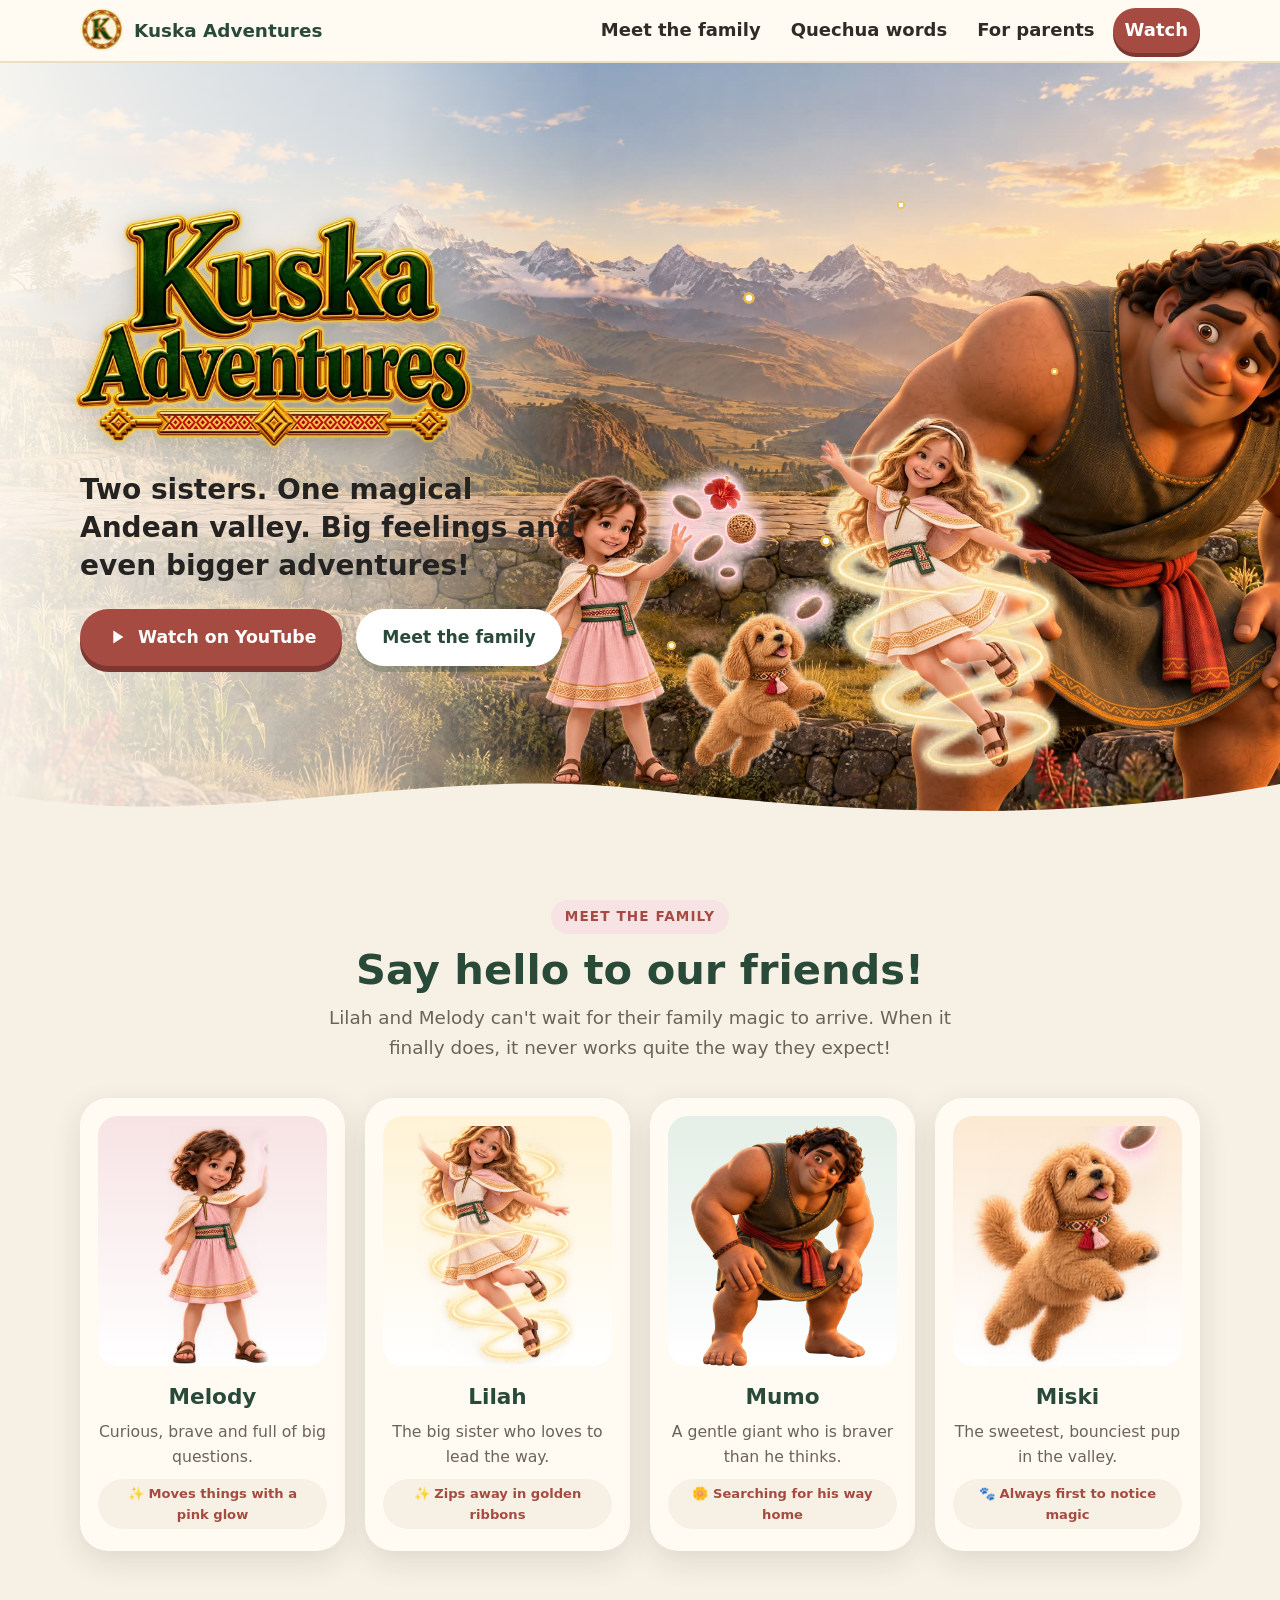
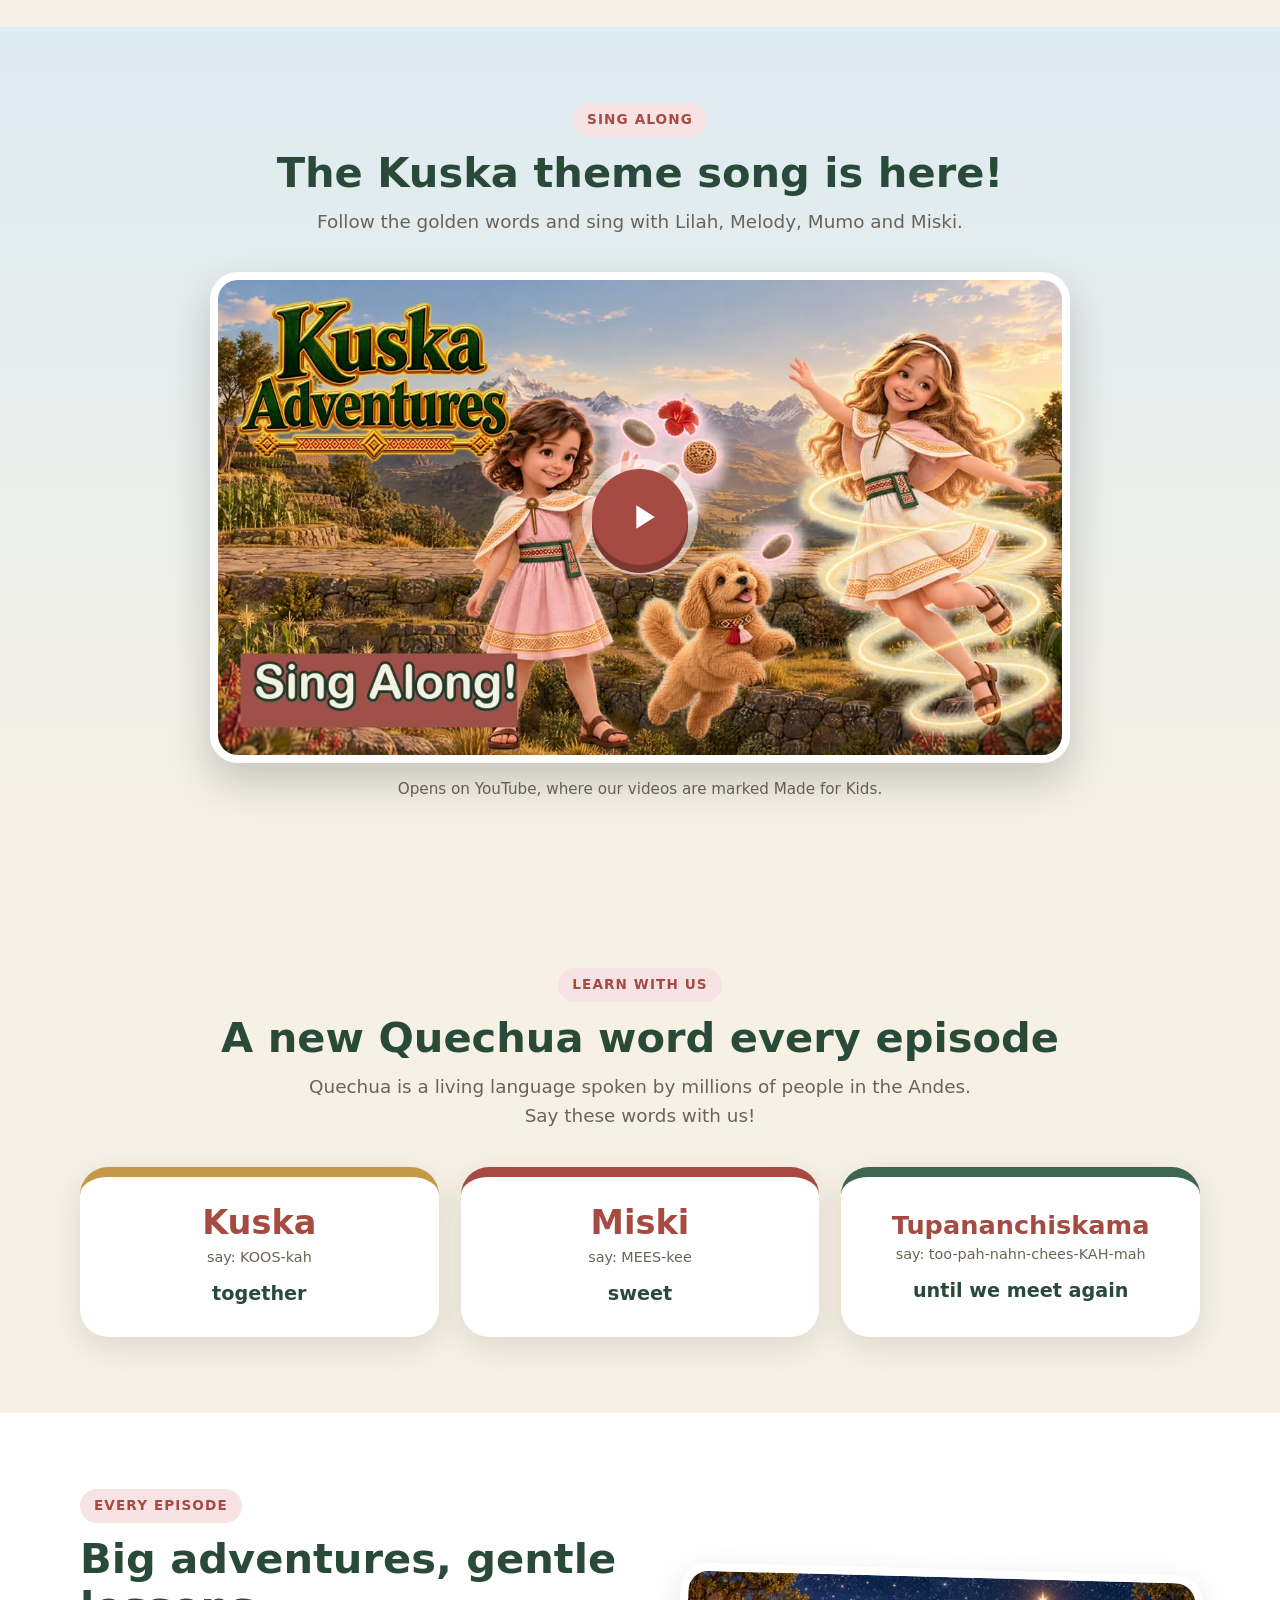
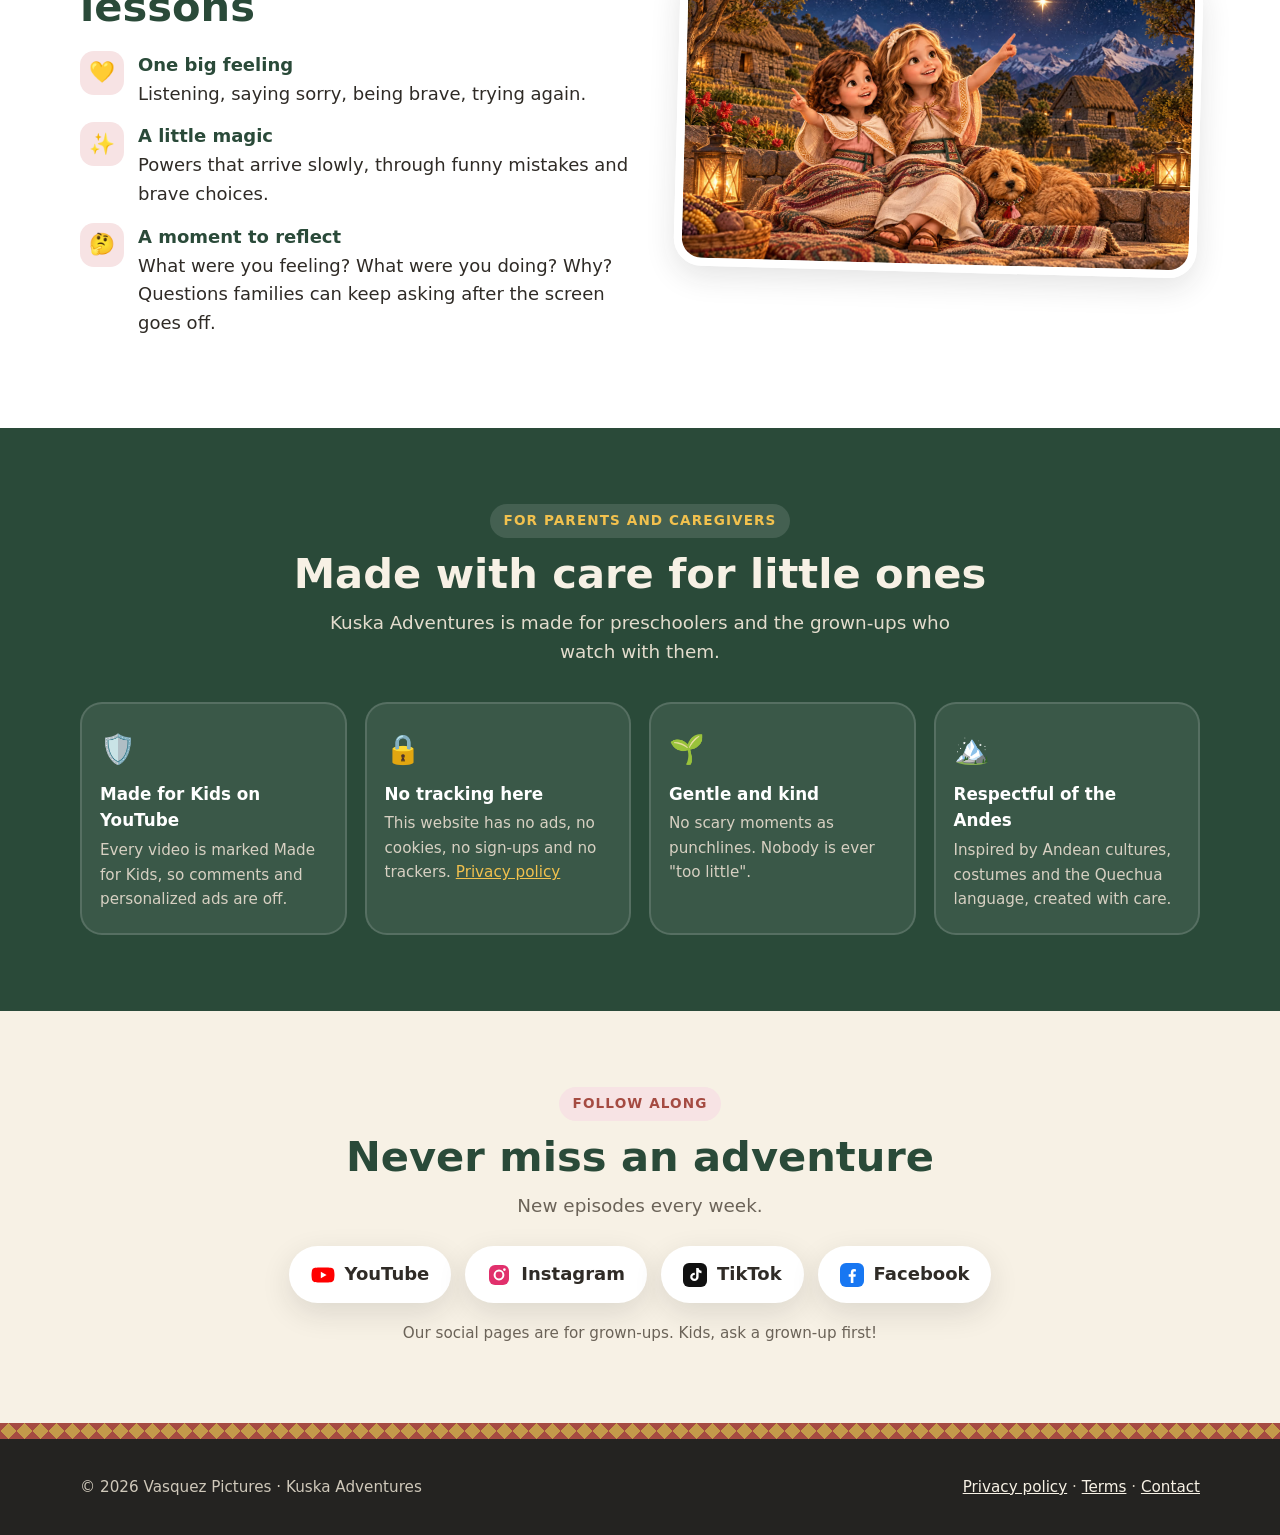
==== index.html @ b82eae8f "Add files via upload" ====
<!doctype html>
<html lang="en">
<head>
  <meta charset="utf-8">
  <meta name="viewport" content="width=device-width, initial-scale=1">
  <title>Kuska Adventures</title>
  <meta name="description" content="Kuska Adventures: an animated adventure series for preschoolers and their families. Two sisters, a magical Andean valley, a gentle giant, and a new Quechua word in every episode.">
  <meta property="og:title" content="Kuska Adventures">
  <meta property="og:description" content="Two sisters. One magical Andean valley. Big feelings and even bigger adventures.">
  <meta property="og:image" content="https://kuskaadventures.com/hero.jpg">
  <meta property="og:type" content="website">
  <meta name="theme-color" content="#F7F1E5">
  <link rel="icon" href="favicon.png">
  <link rel="stylesheet" href="style.css">
</head>
<body>
  <a class="skip" href="#main">Skip to content</a>
  <header class="top">
    <div class="wrap">
      <a class="brand" href="/"><img src="icon.png" alt="">Kuska Adventures</a>
      <nav aria-label="Main">
        <a href="#meet">Meet the family</a>
        <a href="#words">Quechua words</a>
        <a href="#parents">For parents</a>
        <a class="cta" href="https://www.youtube.com/@KuskaAdventures">Watch</a>
      </nav>
    </div>
  </header>

  <main id="main">
    <section class="hero" aria-label="Kuska Adventures">
      <div class="sparkles" aria-hidden="true"><span></span><span></span><span></span><span></span><span></span></div>
      <div class="wrap">
        <div class="hero-copy">
          <img class="logo" src="logo.webp" alt="Kuska Adventures" width="640" height="384">
          <h1>Two sisters. One magical Andean valley. Big feelings and even bigger adventures!</h1>
          <div class="btn-row">
            <a class="btn" href="https://www.youtube.com/@KuskaAdventures">
              <svg viewBox="0 0 24 24" fill="currentColor" aria-hidden="true"><path d="M8 5v14l11-7z"/></svg>
              Watch on YouTube
            </a>
            <a class="btn soft" href="#meet">Meet the family</a>
          </div>
        </div>
      </div>
    </section>
    <svg class="wave" viewBox="0 0 1440 60" preserveAspectRatio="none" aria-hidden="true"><path d="M0 30 C 240 70, 480 0, 720 25 S 1200 60, 1440 20 V60 H0 Z" fill="#F7F1E5"/></svg>

    <section id="meet">
      <div class="wrap">
        <div class="section-title">
          <span class="eyebrow">Meet the family</span>
          <h2>Say hello to our friends!</h2>
          <p class="lead">Lilah and Melody can't wait for their family magic to arrive. When it finally does, it never works quite the way they expect!</p>
        </div>
        <div class="chars">
          <article class="char melody">
            <div class="pic"><img src="melody.webp" alt="Melody, a little girl with brown curls in a pink dress, waving" loading="lazy"></div>
            <h3>Melody</h3>
            <p>Curious, brave and full of big questions.</p>
            <span class="power">✨ Moves things with a pink glow</span>
          </article>
          <article class="char lilah">
            <div class="pic"><img src="lilah.webp" alt="Lilah, a girl with long golden hair, leaping inside swirling golden ribbons" loading="lazy"></div>
            <h3>Lilah</h3>
            <p>The big sister who loves to lead the way.</p>
            <span class="power">✨ Zips away in golden ribbons</span>
          </article>
          <article class="char mumo">
            <div class="pic"><img src="mumo.webp" alt="Mumo, a friendly giant, crouching down with a big smile" loading="lazy"></div>
            <h3>Mumo</h3>
            <p>A gentle giant who is braver than he thinks.</p>
            <span class="power">🌼 Searching for his way home</span>
          </article>
          <article class="char miski">
            <div class="pic"><img src="miski.webp" alt="Miski, a fluffy golden puppy with red tassels on her collar, jumping happily" loading="lazy"></div>
            <h3>Miski</h3>
            <p>The sweetest, bounciest pup in the valley.</p>
            <span class="power">🐾 Always first to notice magic</span>
          </article>
        </div>
      </div>
    </section>

    <section class="watch" id="watch">
      <div class="wrap">
        <div class="section-title">
          <span class="eyebrow">Sing along</span>
          <h2>The Kuska theme song is here!</h2>
          <p class="lead">Follow the golden words and sing with Lilah, Melody, Mumo and Miski.</p>
        </div>
        <a class="video" href="https://www.youtube.com/watch?v=42uXs57OiYA" aria-label="Watch the Kuska sing-along on YouTube">
          <img src="singalong.jpg" alt="Lilah and Melody using their magic next to the Kuska Adventures logo" loading="lazy" width="1200" height="675">
          <span class="play" aria-hidden="true"><svg viewBox="0 0 24 24"><path d="M8 5v14l11-7z"/></svg></span>
        </a>
        <p class="video-note">Opens on YouTube, where our videos are marked Made for Kids.</p>
      </div>
    </section>

    <section id="words">
      <div class="wrap">
        <div class="section-title">
          <span class="eyebrow">Learn with us</span>
          <h2>A new Quechua word every episode</h2>
          <p class="lead">Quechua is a living language spoken by millions of people in the Andes. Say these words with us!</p>
        </div>
        <div class="words">
          <div class="word-card"><div class="q">Kuska</div><div class="say">say: KOOS-kah</div><div class="means">together</div></div>
          <div class="word-card"><div class="q">Miski</div><div class="say">say: MEES-kee</div><div class="means">sweet</div></div>
          <div class="word-card"><div class="q long">Tupananchiskama</div><div class="say">say: too-pah-nahn-chees-KAH-mah</div><div class="means">until we meet again</div></div>
        </div>
      </div>
    </section>

    <section style="background:#fff">
      <div class="wrap split">
        <div>
          <span class="eyebrow">Every episode</span>
          <h2>Big adventures, gentle lessons</h2>
          <ul class="ticks">
            <li><span class="ic">💛</span><div><strong>One big feeling</strong>Listening, saying sorry, being brave, trying again.</div></li>
            <li><span class="ic">✨</span><div><strong>A little magic</strong>Powers that arrive slowly, through funny mistakes and brave choices.</div></li>
            <li><span class="ic">🤔</span><div><strong>A moment to reflect</strong>What were you feeling? What were you doing? Why? Questions families can keep asking after the screen goes off.</div></li>
          </ul>
        </div>
        <img src="star.jpg" alt="Lilah and Melody wrapped in a blanket, pointing at a bright star over the mountains" loading="lazy" width="1200" height="675">
      </div>
    </section>

    <section class="parents" id="parents">
      <div class="wrap">
        <div class="section-title">
          <span class="eyebrow" style="background:rgba(255,255,255,.12);color:#F2C14E">For parents and caregivers</span>
          <h2>Made with care for little ones</h2>
          <p class="lead">Kuska Adventures is made for preschoolers and the grown-ups who watch with them.</p>
        </div>
        <div class="trust">
          <div><span class="ic">🛡️</span><strong>Made for Kids on YouTube</strong><p>Every video is marked Made for Kids, so comments and personalized ads are off.</p></div>
          <div><span class="ic">🔒</span><strong>No tracking here</strong><p>This website has no ads, no cookies, no sign-ups and no trackers. <a href="privacy.html">Privacy policy</a></p></div>
          <div><span class="ic">🌱</span><strong>Gentle and kind</strong><p>No scary moments as punchlines. Nobody is ever "too little".</p></div>
          <div><span class="ic">🏔️</span><strong>Respectful of the Andes</strong><p>Inspired by Andean cultures, costumes and the Quechua language, created with care.</p></div>
        </div>
      </div>
    </section>

    <section class="follow">
      <div class="wrap">
        <span class="eyebrow">Follow along</span>
        <h2>Never miss an adventure</h2>
        <p class="lead">New episodes every week.</p>
        <div class="socials">
          <a href="https://www.youtube.com/@KuskaAdventures"><svg viewBox="0 0 24 24" aria-hidden="true"><path fill="#FF0000" d="M23 7.2a3 3 0 0 0-2.1-2.1C19 4.6 12 4.6 12 4.6s-7 0-8.9.5A3 3 0 0 0 1 7.2 31 31 0 0 0 .5 12 31 31 0 0 0 1 16.8a3 3 0 0 0 2.1 2.1c1.9.5 8.9.5 8.9.5s7 0 8.9-.5a3 3 0 0 0 2.1-2.1 31 31 0 0 0 .5-4.8 31 31 0 0 0-.5-4.8z"/><path fill="#fff" d="M9.8 15.2 15.6 12 9.8 8.8z"/></svg>YouTube</a>
          <a href="https://www.instagram.com/kuskaadventures"><svg viewBox="0 0 24 24" aria-hidden="true"><rect x="2" y="2" width="20" height="20" rx="6" fill="#E1306C"/><circle cx="12" cy="12" r="4.4" fill="none" stroke="#fff" stroke-width="2"/><circle cx="17.4" cy="6.6" r="1.3" fill="#fff"/></svg>Instagram</a>
          <a href="https://www.tiktok.com/@kuskaadventures"><svg viewBox="0 0 24 24" aria-hidden="true"><rect width="24" height="24" rx="6" fill="#111"/><path fill="#fff" d="M15.6 5c.3 1.6 1.3 2.6 2.9 2.8v2.4c-1 0-2-.3-2.9-.9v4.6a4.2 4.2 0 1 1-4.2-4.2h.4v2.4a1.9 1.9 0 1 0 1.4 1.8V5z"/></svg>TikTok</a>
          <a href="https://www.facebook.com/kuskaadventures"><svg viewBox="0 0 24 24" aria-hidden="true"><rect width="24" height="24" rx="6" fill="#1877F2"/><path fill="#fff" d="M13.4 20v-6.3h2.1l.3-2.5h-2.4V9.6c0-.7.2-1.2 1.2-1.2h1.3V6.2a17 17 0 0 0-1.9-.1c-1.9 0-3.2 1.2-3.2 3.3v1.8H8.7v2.5h2.1V20z"/></svg>Facebook</a>
        </div>
        <span class="grownups">Our social pages are for grown-ups. Kids, ask a grown-up first!</span>
      </div>
    </section>
  </main>

  <div class="band" role="presentation"></div>
  <footer>
    <div class="wrap">
      <span>© 2026 Vasquez Pictures · Kuska Adventures</span>
      <span><a href="privacy.html">Privacy policy</a> · <a href="terms.html">Terms</a> · <a href="mailto:jhosimar@vasquezpictures.com">Contact</a></span>
    </div>
  </footer>
</body>
</html>
---- style.css ----
:root {
  --gold: #C49A4A;
  --gold-soft: #F2C14E;
  --charcoal: #242321;
  --red: #A54B42;
  --red-dark: #7D3731;
  --ivory: #F7F1E5;
  --cream: #FFFBF3;
  --blush: #E8BFC2;
  --blush-soft: #F7E3E4;
  --green: #3D6650;
  --green-dark: #2A4A39;
  --sky: #DDEBF2;
  --text: #2F2B26;
  --muted: #6B6358;
  --radius: 28px;
  --shadow: 0 10px 30px rgba(36, 35, 33, .12);
}
* { box-sizing: border-box; }
html { scroll-behavior: smooth; }
body {
  margin: 0;
  font-family: ui-rounded, "SF Pro Rounded", "Arial Rounded MT Bold", "Nunito", system-ui, sans-serif;
  color: var(--text);
  background: var(--ivory);
  line-height: 1.6;
  font-size: 18px;
  overflow-x: hidden;
}
img { max-width: 100%; height: auto; display: block; }
a { color: var(--green); }
:focus-visible { outline: 4px solid var(--gold-soft); outline-offset: 3px; border-radius: 8px; }
.wrap { width: min(1120px, 100% - 32px); margin-inline: auto; }
.skip { position: absolute; left: -999px; }
.skip:focus { left: 16px; top: 16px; z-index: 99; background: #fff; padding: 8px 14px; border-radius: 10px; }

/* woven tocapu band */
.band {
  height: 16px;
  background:
    linear-gradient(45deg, var(--red) 25%, transparent 25%) 0 0 / 16px 16px,
    linear-gradient(-45deg, var(--red) 25%, transparent 25%) 0 0 / 16px 16px,
    linear-gradient(45deg, transparent 75%, var(--red) 75%) 0 0 / 16px 16px,
    linear-gradient(-45deg, transparent 75%, var(--red) 75%) 0 0 / 16px 16px,
    var(--gold);
}

/* header */
header.top {
  position: sticky; top: 0; z-index: 20;
  background: rgba(255, 251, 243, .92);
  backdrop-filter: blur(8px);
  border-bottom: 2px solid rgba(196, 154, 74, .3);
}
header.top .wrap { display: flex; align-items: center; justify-content: space-between; gap: 12px; padding: 8px 0; }
.brand { display: flex; align-items: center; gap: 10px; text-decoration: none; color: var(--green-dark); font-weight: 900; font-size: 1.15rem; }
.brand img { width: 44px; height: 44px; border-radius: 50%; }
nav { display: flex; align-items: center; gap: 6px; }
nav a { text-decoration: none; font-weight: 800; color: var(--text); padding: 8px 12px; border-radius: 999px; }
nav a:hover { background: var(--blush-soft); }
nav a.cta { background: var(--red); color: #fff; box-shadow: 0 4px 0 var(--red-dark); }
nav a.cta:hover { background: var(--red); transform: translateY(1px); box-shadow: 0 3px 0 var(--red-dark); }

/* hero */
.hero {
  position: relative;
  min-height: min(86vh, 760px);
  display: grid; align-items: center;
  background: url("hero.jpg") 65% 40% / cover no-repeat;
  overflow: hidden;
}
.hero::before {
  content: ""; position: absolute; inset: 0;
  background: linear-gradient(90deg, rgba(255,251,243,.93) 0%, rgba(255,251,243,.6) 30%, rgba(255,251,243,0) 46%);
}
.hero .wrap { position: relative; z-index: 2; padding: 56px 0 80px; }
.hero-copy { max-width: 500px; }
.hero-copy .logo { width: min(400px, 85%); margin: 0 0 8px -6px; filter: drop-shadow(0 6px 12px rgba(0,0,0,.18)); animation: bob 5s ease-in-out infinite; }
.hero-copy h1 { font-size: clamp(1.35rem, 2.6vw, 1.75rem); color: var(--charcoal); margin: 0 0 24px; line-height: 1.35; }
.btn-row { display: flex; flex-wrap: wrap; gap: 14px; }
.btn {
  display: inline-flex; align-items: center; gap: 10px;
  background: var(--red); color: #fff; text-decoration: none;
  padding: 15px 26px; border-radius: 999px; font-weight: 900; font-size: 1.08rem;
  box-shadow: 0 6px 0 var(--red-dark); transition: transform .12s, box-shadow .12s;
}
.btn:hover { transform: translateY(3px); box-shadow: 0 3px 0 var(--red-dark); }
.btn svg { width: 22px; height: 22px; }
.btn.soft { background: #fff; color: var(--green-dark); box-shadow: 0 6px 0 rgba(42,74,57,.25); }
.btn.soft:hover { box-shadow: 0 3px 0 rgba(42,74,57,.25); }
.btn.gold { background: var(--gold-soft); color: var(--charcoal); box-shadow: 0 6px 0 #B98F2E; }

/* sparkles */
.sparkles span {
  position: absolute; width: 14px; height: 14px; z-index: 1;
  background: radial-gradient(circle, #fff 0 30%, rgba(242,193,78,.9) 31% 55%, transparent 60%);
  border-radius: 50%;
  animation: twinkle 3.4s ease-in-out infinite;
}
.sparkles span:nth-child(1) { left: 58%; top: 30%; animation-delay: 0s; }
.sparkles span:nth-child(2) { left: 70%; top: 18%; animation-delay: .8s; width: 10px; height: 10px; }
.sparkles span:nth-child(3) { left: 64%; top: 62%; animation-delay: 1.6s; }
.sparkles span:nth-child(4) { left: 82%; top: 40%; animation-delay: 2.2s; width: 9px; height: 9px; }
.sparkles span:nth-child(5) { left: 52%; top: 76%; animation-delay: 1.1s; width: 11px; height: 11px; }

/* wavy divider */
.wave { display: block; width: 100%; height: 60px; margin-top: -59px; position: relative; z-index: 3; }

section { padding: 76px 0; }
.section-title { text-align: center; margin-bottom: 36px; }
.eyebrow { display: inline-block; background: var(--blush-soft); color: var(--red); font-weight: 900; font-size: .85rem; letter-spacing: .08em; text-transform: uppercase; padding: 6px 14px; border-radius: 999px; }
h2 { font-size: clamp(1.8rem, 3.6vw, 2.6rem); color: var(--green-dark); margin: 12px 0 10px; line-height: 1.15; }
.lead { font-size: 1.15rem; color: var(--muted); max-width: 680px; margin: 0 auto; }

/* characters */
.chars { display: grid; grid-template-columns: repeat(4, 1fr); gap: 20px; }
.char {
  background: var(--cream); border-radius: var(--radius); padding: 18px 18px 22px; text-align: center;
  box-shadow: var(--shadow); position: relative; overflow: hidden; transition: transform .25s;
}
.char:hover { transform: translateY(-6px) rotate(-1deg); }
.char:nth-child(even):hover { transform: translateY(-6px) rotate(1deg); }
.char .pic { height: 250px; display: flex; align-items: flex-end; justify-content: center; border-radius: 20px; margin-bottom: 14px; }
.char .pic img { max-height: 240px; width: auto; }
.char.melody .pic { background: linear-gradient(180deg, var(--blush-soft), #fff); }
.char.lilah .pic { background: linear-gradient(180deg, #FFF3D6, #fff); }
.char.mumo .pic { background: linear-gradient(180deg, #E4EFE7, #fff); }
.char.miski .pic { background: linear-gradient(180deg, #FCE9D2, #fff); }
.char h3 { margin: 0 0 4px; color: var(--green-dark); font-size: 1.35rem; }
.char p { margin: 0; color: var(--muted); font-size: .98rem; }
.char .power { display: inline-block; margin-top: 10px; font-size: .82rem; font-weight: 900; padding: 4px 12px; border-radius: 999px; background: var(--ivory); color: var(--red); }

/* watch */
.watch { background: linear-gradient(180deg, var(--sky), var(--ivory)); }
.video {
  display: block; position: relative; max-width: 860px; margin: 0 auto; border-radius: var(--radius);
  overflow: hidden; box-shadow: 0 18px 40px rgba(36,35,33,.22); border: 8px solid #fff;
}
.video img { width: 100%; aspect-ratio: 16 / 9; object-fit: cover; transition: transform .4s; }
.video:hover img { transform: scale(1.03); }
.video .play {
  position: absolute; inset: 0; margin: auto; width: 96px; height: 96px; border-radius: 50%;
  background: var(--red); display: grid; place-items: center; box-shadow: 0 8px 0 var(--red-dark), 0 0 0 10px rgba(255,255,255,.5);
  animation: pulse 2.4s ease-in-out infinite;
}
.video .play svg { width: 40px; height: 40px; fill: #fff; margin-left: 6px; }
.video-note { text-align: center; color: var(--muted); font-size: .95rem; margin-top: 14px; }

/* quechua words */
.words { display: grid; grid-template-columns: repeat(3, 1fr); gap: 22px; }
.word-card {
  background: #fff; border-radius: var(--radius); padding: 28px 24px; text-align: center; box-shadow: var(--shadow);
  border-top: 10px solid var(--gold);
}
.word-card:nth-child(2) { border-top-color: var(--red); }
.word-card:nth-child(3) { border-top-color: var(--green); }
.word-card .q { font-size: clamp(1.6rem, 3vw, 2.1rem); font-weight: 900; color: var(--red); line-height: 1.1; }
.word-card .q.long { font-size: clamp(1.25rem, 2.2vw, 1.6rem); padding-top: .25em; }
.word-card .say { font-size: .9rem; color: var(--muted); margin: 4px 0 10px; }
.word-card .means { font-size: 1.2rem; font-weight: 900; color: var(--green-dark); }

/* every episode */
.split { display: grid; grid-template-columns: 1.05fr 1fr; gap: 48px; align-items: center; }
.split img { border-radius: var(--radius); box-shadow: var(--shadow); border: 8px solid #fff; transform: rotate(1.5deg); }
.ticks { list-style: none; padding: 0; margin: 20px 0 0; }
.ticks li { display: flex; gap: 14px; margin: 14px 0; align-items: flex-start; }
.ticks .ic { flex: none; width: 44px; height: 44px; border-radius: 14px; display: grid; place-items: center; font-size: 1.3rem; background: var(--blush-soft); }
.ticks strong { display: block; color: var(--green-dark); }

/* parents */
.parents { background: var(--green-dark); color: var(--ivory); position: relative; }
.parents h2 { color: var(--ivory); }
.parents .lead { color: #E3DCCD; }
.trust { display: grid; grid-template-columns: repeat(4, 1fr); gap: 18px; margin-top: 34px; }
.trust div { background: rgba(255,255,255,.08); border: 2px solid rgba(255,255,255,.14); border-radius: 22px; padding: 22px 18px; }
.trust .ic { font-size: 1.8rem; }
.trust strong { display: block; margin: 8px 0 4px; color: #fff; font-size: 1.05rem; }
.trust p { margin: 0; color: #D7D0C2; font-size: .95rem; }
.parents a { color: var(--gold-soft); }

/* follow */
.follow { text-align: center; }
.socials { display: flex; flex-wrap: wrap; justify-content: center; gap: 14px; margin-top: 26px; }
.socials a {
  display: inline-flex; align-items: center; gap: 10px; text-decoration: none; font-weight: 900;
  padding: 14px 22px; border-radius: 999px; background: #fff; color: var(--text); box-shadow: var(--shadow);
  transition: transform .15s;
}
.socials a:hover { transform: translateY(-3px); }
.socials svg { width: 24px; height: 24px; }
.grownups { display: inline-block; margin-top: 18px; color: var(--muted); font-size: .95rem; }

footer { background: var(--charcoal); color: #CFC8BA; padding: 36px 0; font-size: .95rem; }
footer .wrap { display: flex; flex-wrap: wrap; justify-content: space-between; gap: 16px; align-items: center; }
footer a { color: var(--ivory); }

/* legal pages */
.legal { padding: 56px 0 80px; }
.legal .wrap { max-width: 780px; }
.legal h1 { color: var(--green-dark); line-height: 1.2; }
.legal h2 { font-size: 1.35rem; margin-top: 32px; }

@keyframes bob { 0%, 100% { transform: translateY(0); } 50% { transform: translateY(-8px); } }
@keyframes twinkle { 0%, 100% { opacity: 0; transform: scale(.4); } 50% { opacity: 1; transform: scale(1.2); } }
@keyframes pulse { 0%, 100% { transform: scale(1); } 50% { transform: scale(1.07); } }
@media (prefers-reduced-motion: reduce) {
  *, *::before, *::after { animation: none !important; transition: none !important; scroll-behavior: auto !important; }
}

@media (max-width: 1100px) {
  .hero { background-position: 88% 40%; }
}
@media (max-width: 900px) {
  .chars { grid-template-columns: repeat(2, 1fr); }
  .trust { grid-template-columns: repeat(2, 1fr); }
  .split { grid-template-columns: 1fr; }
}
@media (max-width: 720px) {
  body { font-size: 17px; }
  nav a:not(.cta) { display: none; }
  /* phones: art on top, words below, so nobody is hidden behind text */
  .hero { min-height: 0; display: block; background-color: var(--ivory); background-size: auto 330px; background-position: 78% 0; }
  .hero::before { background: linear-gradient(180deg, rgba(247,241,229,0) 230px, var(--ivory) 330px); }
  .hero .wrap { padding: 250px 0 70px; }
  .hero-copy .logo { width: 260px; }
  .sparkles span { top: auto !important; bottom: auto; }
  .words { grid-template-columns: 1fr; }
  section { padding: 56px 0; }
}
@media (max-width: 480px) {
  .chars, .trust { grid-template-columns: 1fr; }
  .char .pic { height: 220px; }
}
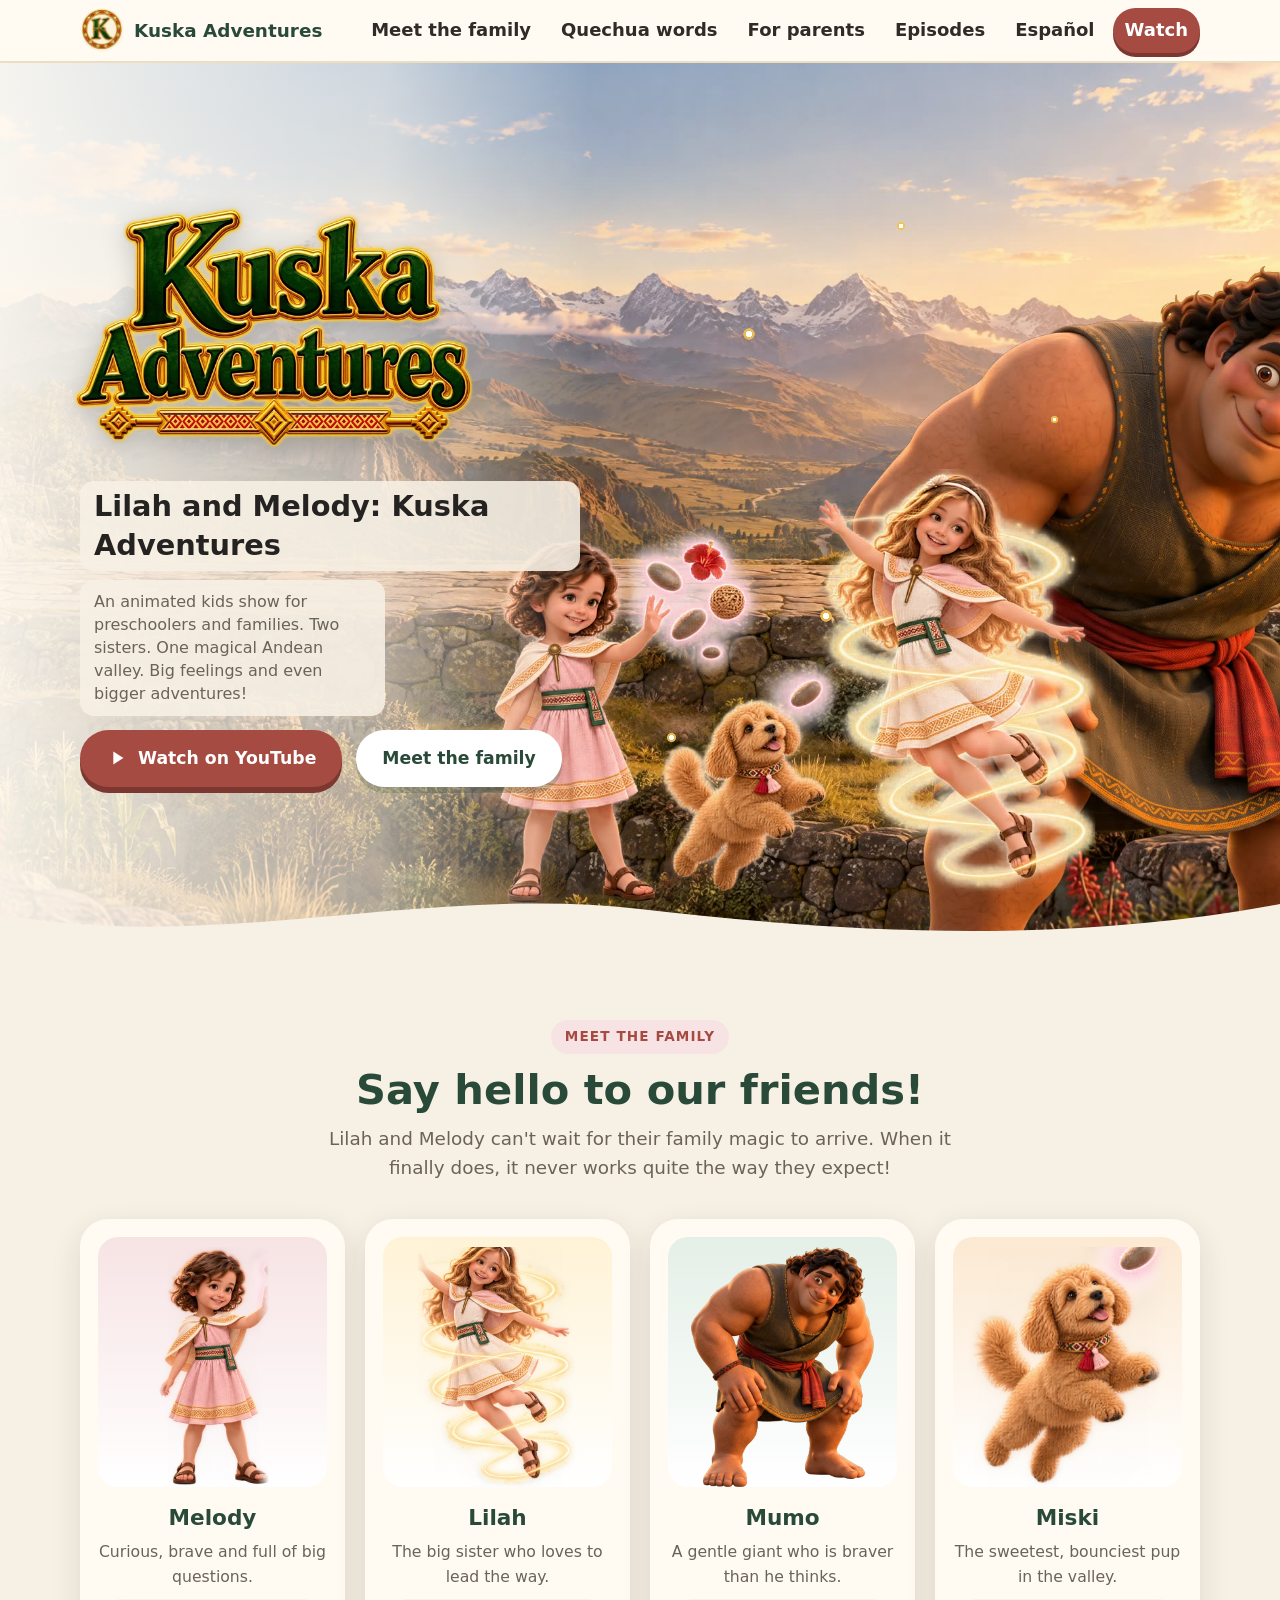
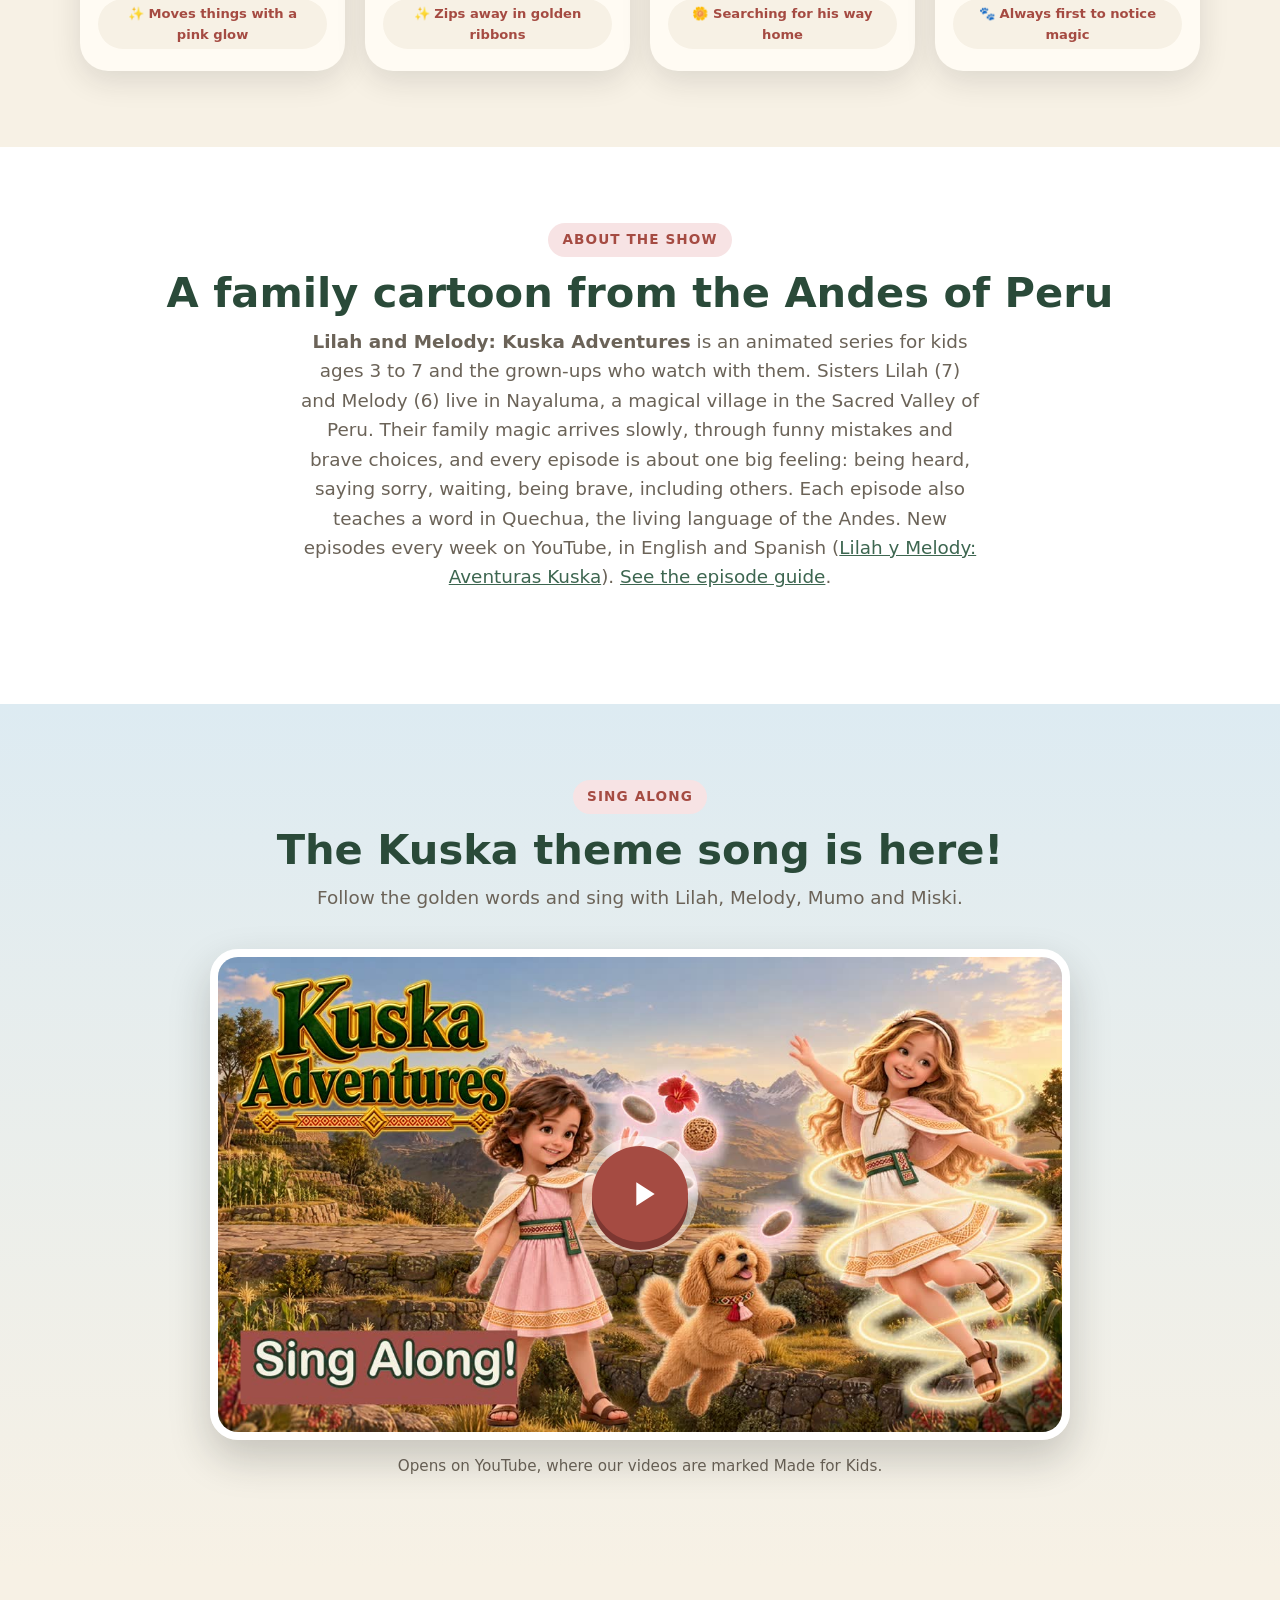
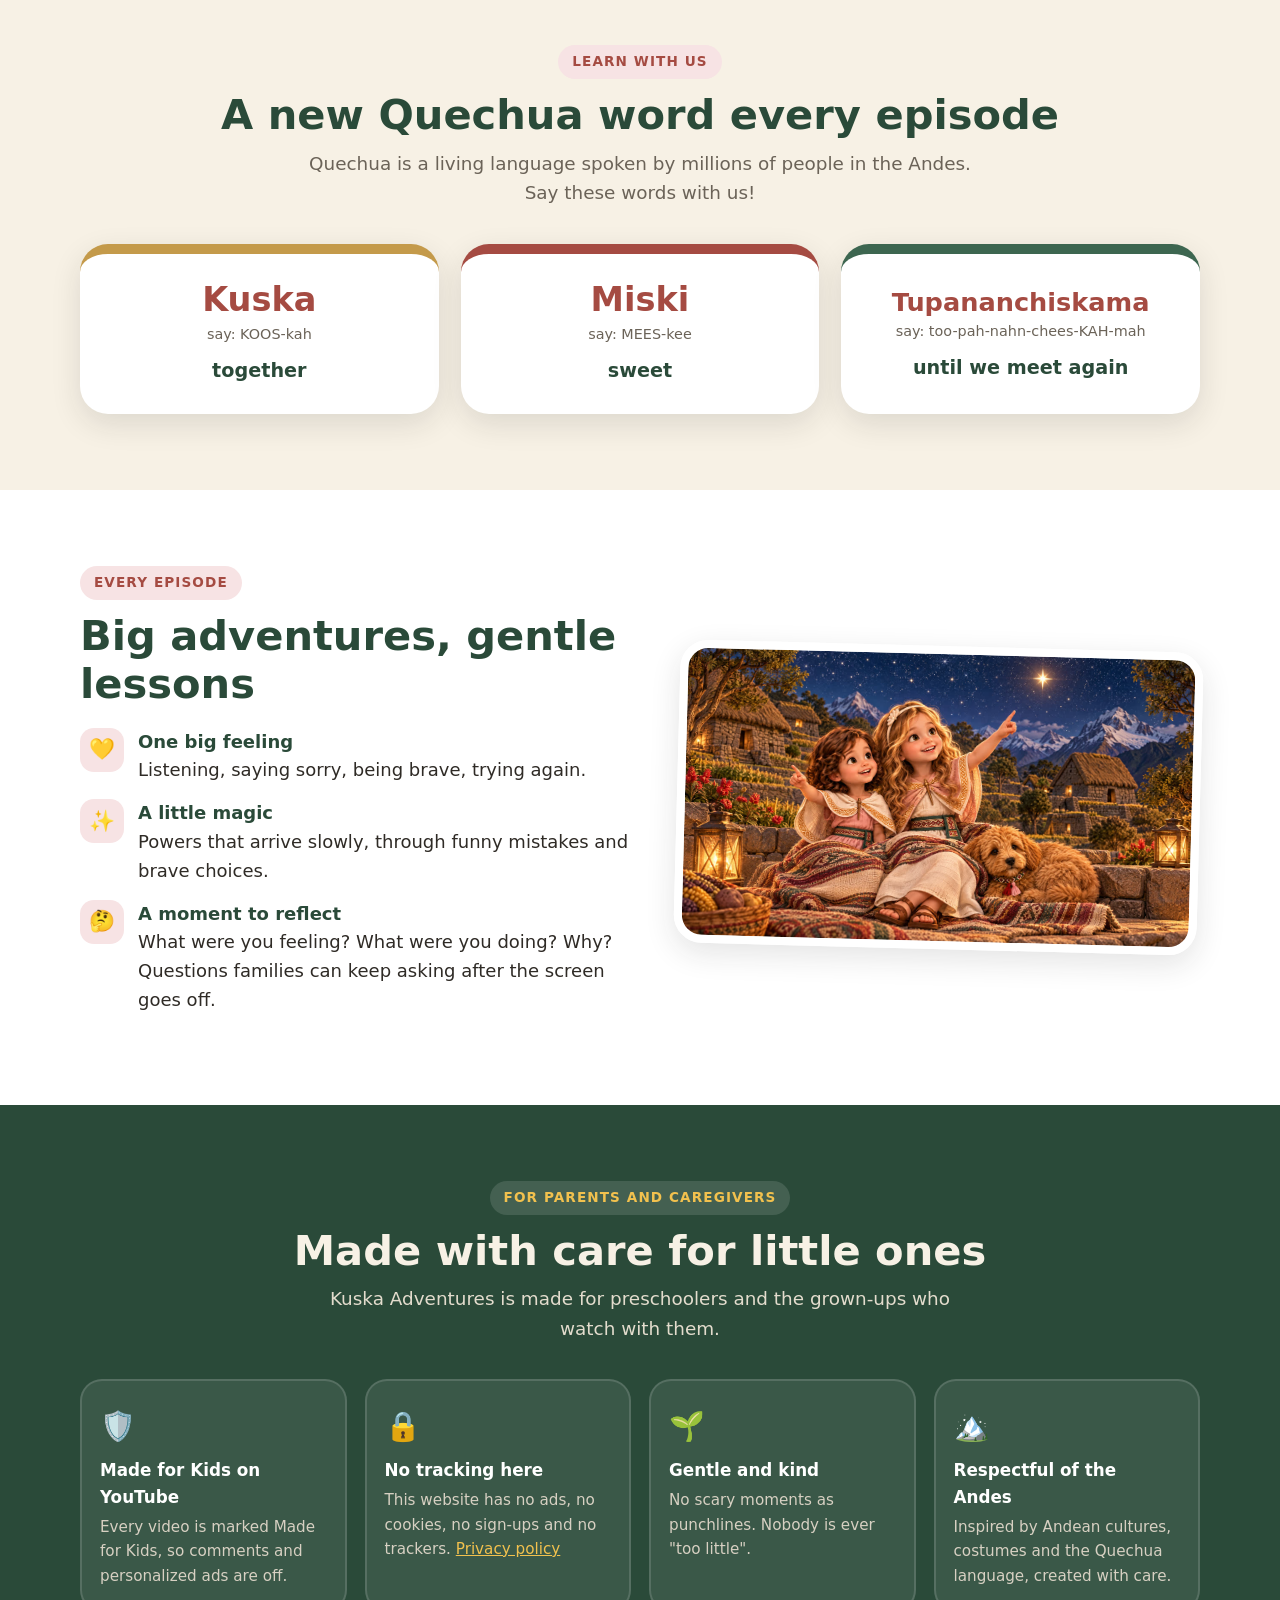
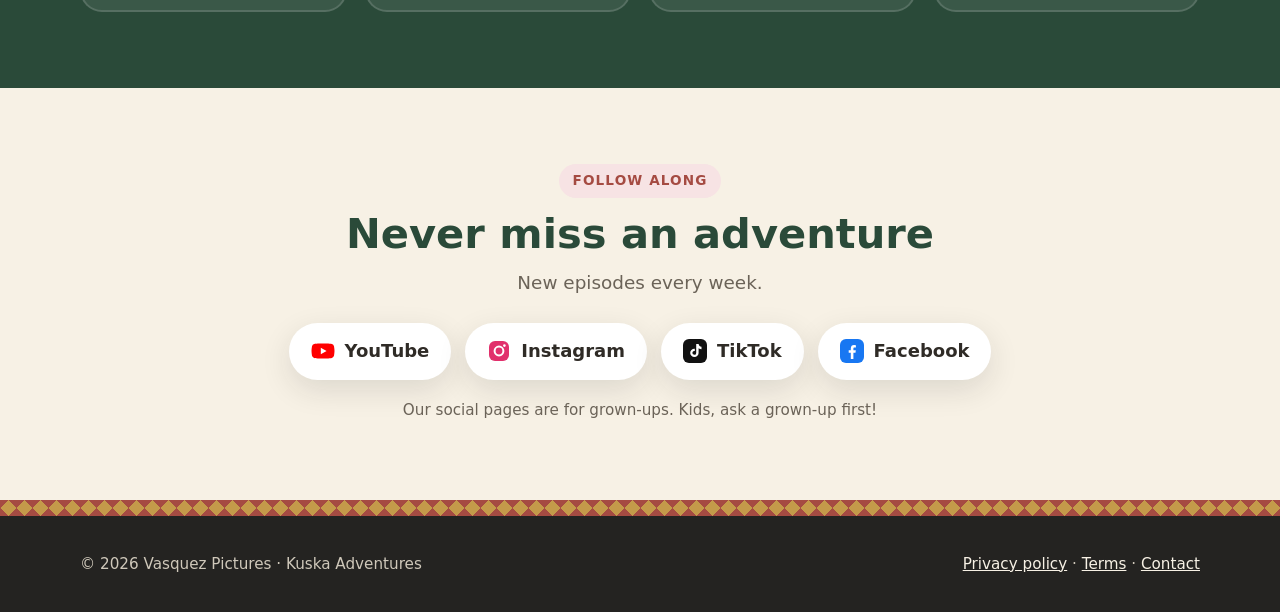
==== commit bfafd269: "SEO: new title, about section, structured data, episode guide, robots.txt, sitemap, Google verificat" ====
--- a/index.html
+++ b/index.html
@@ -3,15 +3,118 @@
 <head>
   <meta charset="utf-8">
   <meta name="viewport" content="width=device-width, initial-scale=1">
-  <title>Kuska Adventures</title>
-  <meta name="description" content="Kuska Adventures: an animated adventure series for preschoolers and their families. Two sisters, a magical Andean valley, a gentle giant, and a new Quechua word in every episode.">
-  <meta property="og:title" content="Kuska Adventures">
-  <meta property="og:description" content="Two sisters. One magical Andean valley. Big feelings and even bigger adventures.">
+  <title>Lilah and Melody: Kuska Adventures | Animated Kids Show for Preschoolers & Families</title>
+  <meta name="description" content="Lilah and Melody: Kuska Adventures is an animated kids show for preschoolers and families. Two sisters discover their magic in an Andean valley in Peru, with a gentle giant, a puppy, big feelings and a Quechua word in every episode. Watch free on YouTube in English and Spanish.">
+  <link rel="canonical" href="https://kuskaadventures.com/">
+  <link rel="alternate" hreflang="en" href="https://kuskaadventures.com/">
+  <link rel="alternate" hreflang="es" href="https://kuskaadventures.com/es/">
+  <link rel="alternate" hreflang="x-default" href="https://kuskaadventures.com/">
+  <meta property="og:site_name" content="Lilah and Melody: Kuska Adventures">
+  <meta property="og:title" content="Lilah and Melody: Kuska Adventures | Animated Kids Show">
+  <meta property="og:description" content="Two sisters. One magical Andean valley. Big feelings and even bigger adventures. Watch free on YouTube.">
   <meta property="og:image" content="https://kuskaadventures.com/hero.jpg">
+  <meta property="og:url" content="https://kuskaadventures.com/">
   <meta property="og:type" content="website">
+  <meta property="og:locale" content="en_US">
+  <meta property="og:locale:alternate" content="es_419">
+  <meta name="twitter:card" content="summary_large_image">
   <meta name="theme-color" content="#F7F1E5">
+  <script type="application/ld+json">{
+ "@context": "https://schema.org",
+ "@graph": [
+  {
+   "@type": "Organization",
+   "@id": "https://kuskaadventures.com/#org",
+   "name": "Vasquez Pictures",
+   "url": "https://kuskaadventures.com/",
+   "logo": "https://kuskaadventures.com/icon.png",
+   "email": "jhosimar@vasquezpictures.com"
+  },
+  {
+   "@type": "WebSite",
+   "@id": "https://kuskaadventures.com/#site",
+   "name": "Lilah and Melody: Kuska Adventures",
+   "alternateName": [
+    "Kuska Adventures",
+    "Lilah y Melody: Aventuras Kuska"
+   ],
+   "url": "https://kuskaadventures.com/",
+   "inLanguage": [
+    "en",
+    "es"
+   ],
+   "publisher": {
+    "@id": "https://kuskaadventures.com/#org"
+   }
+  },
+  {
+   "@type": "TVSeries",
+   "@id": "https://kuskaadventures.com/#series",
+   "name": "Lilah and Melody: Kuska Adventures",
+   "alternateName": [
+    "Kuska Adventures",
+    "Lilah y Melody: Aventuras Kuska",
+    "Lilah and Melody"
+   ],
+   "description": "An animated preschool adventure series about two sisters, Lilah and Melody, who discover their family magic in a magical Andean valley in Peru, with their gentle giant friend Mumo and their puppy Miski. Every episode explores one big feeling and teaches a Quechua word.",
+   "genre": [
+    "Animation",
+    "Kids",
+    "Family",
+    "Adventure",
+    "Preschool",
+    "Educational"
+   ],
+   "inLanguage": [
+    "en",
+    "es"
+   ],
+   "countryOfOrigin": {
+    "@type": "Country",
+    "name": "United States"
+   },
+   "audience": {
+    "@type": "PeopleAudience",
+    "suggestedMinAge": 3,
+    "suggestedMaxAge": 7
+   },
+   "image": "https://kuskaadventures.com/hero.jpg",
+   "url": "https://kuskaadventures.com/",
+   "productionCompany": {
+    "@id": "https://kuskaadventures.com/#org"
+   },
+   "character": [
+    {
+     "@type": "Person",
+     "name": "Lilah"
+    },
+    {
+     "@type": "Person",
+     "name": "Melody"
+    },
+    {
+     "@type": "Person",
+     "name": "Mumo"
+    },
+    {
+     "@type": "Person",
+     "name": "Miski"
+    }
+   ],
+   "numberOfSeasons": 1,
+   "startDate": "2026-10-16",
+   "sameAs": [
+    "https://www.youtube.com/@KuskaAdventures",
+    "https://www.instagram.com/kuskaadventures",
+    "https://www.tiktok.com/@kuskaadventures",
+    "https://www.facebook.com/kuskaadventures"
+   ]
+  }
+ ]
+}</script>
   <link rel="icon" href="favicon.png">
   <link rel="stylesheet" href="style.css">
+<style>.hero-copy h1{font-size:clamp(1.3rem,2.4vw,1.8rem);margin:.4em 0 .3em}.hero-copy .hero-sub{max-width:30ch;font-size:1rem;line-height:1.45;background:rgba(247,241,229,.88);padding:10px 14px;border-radius:14px;margin:0 0 14px}.hero-copy h1{display:inline-block;background:rgba(247,241,229,.88);padding:6px 14px;border-radius:14px}</style>
 </head>
 <body>
   <a class="skip" href="#main">Skip to content</a>
@@ -22,6 +125,8 @@
         <a href="#meet">Meet the family</a>
         <a href="#words">Quechua words</a>
         <a href="#parents">For parents</a>
+        <a href="episodes.html">Episodes</a>
+        <a href="es/" hreflang="es" lang="es">Español</a>
         <a class="cta" href="https://www.youtube.com/@KuskaAdventures">Watch</a>
       </nav>
     </div>
@@ -33,7 +138,8 @@
       <div class="wrap">
         <div class="hero-copy">
           <img class="logo" src="logo.webp" alt="Kuska Adventures" width="640" height="384">
-          <h1>Two sisters. One magical Andean valley. Big feelings and even bigger adventures!</h1>
+          <h1>Lilah and Melody: Kuska Adventures</h1>
+          <p class="lead hero-sub">An animated kids show for preschoolers and families. Two sisters. One magical Andean valley. Big feelings and even bigger adventures!</p>
           <div class="btn-row">
             <a class="btn" href="https://www.youtube.com/@KuskaAdventures">
               <svg viewBox="0 0 24 24" fill="currentColor" aria-hidden="true"><path d="M8 5v14l11-7z"/></svg>
@@ -82,6 +188,16 @@
       </div>
     </section>
 
+
+    <section id="about" style="background:#fff">
+      <div class="wrap">
+        <div class="section-title">
+          <span class="eyebrow">About the show</span>
+          <h2>A family cartoon from the Andes of Peru</h2>
+          <p class="lead"><strong>Lilah and Melody: Kuska Adventures</strong> is an animated series for kids ages 3 to 7 and the grown-ups who watch with them. Sisters Lilah (7) and Melody (6) live in Nayaluma, a magical village in the Sacred Valley of Peru. Their family magic arrives slowly, through funny mistakes and brave choices, and every episode is about one big feeling: being heard, saying sorry, waiting, being brave, including others. Each episode also teaches a word in Quechua, the living language of the Andes. New episodes every week on YouTube, in English and Spanish (<a href="es/" lang="es">Lilah y Melody: Aventuras Kuska</a>). <a href="episodes.html">See the episode guide</a>.</p>
+        </div>
+      </div>
+    </section>
     <section class="watch" id="watch">
       <div class="wrap">
         <div class="section-title">
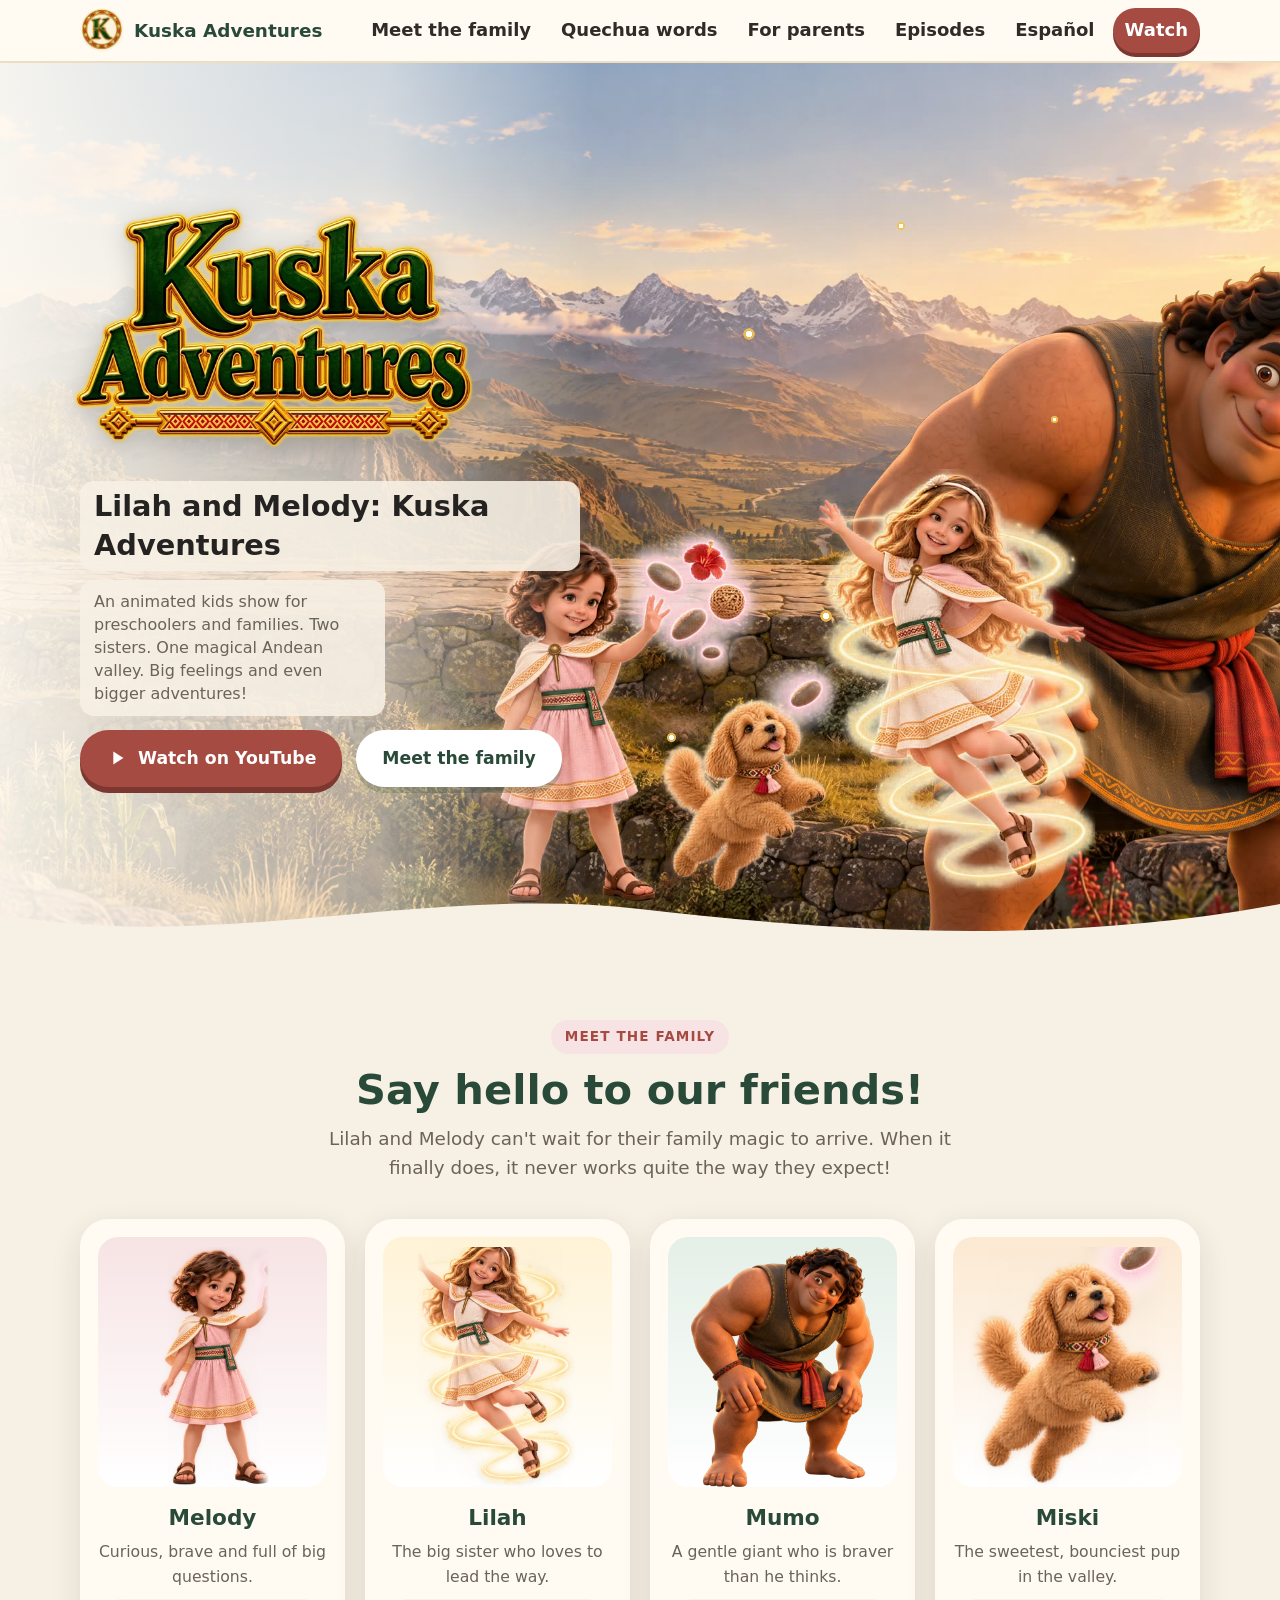
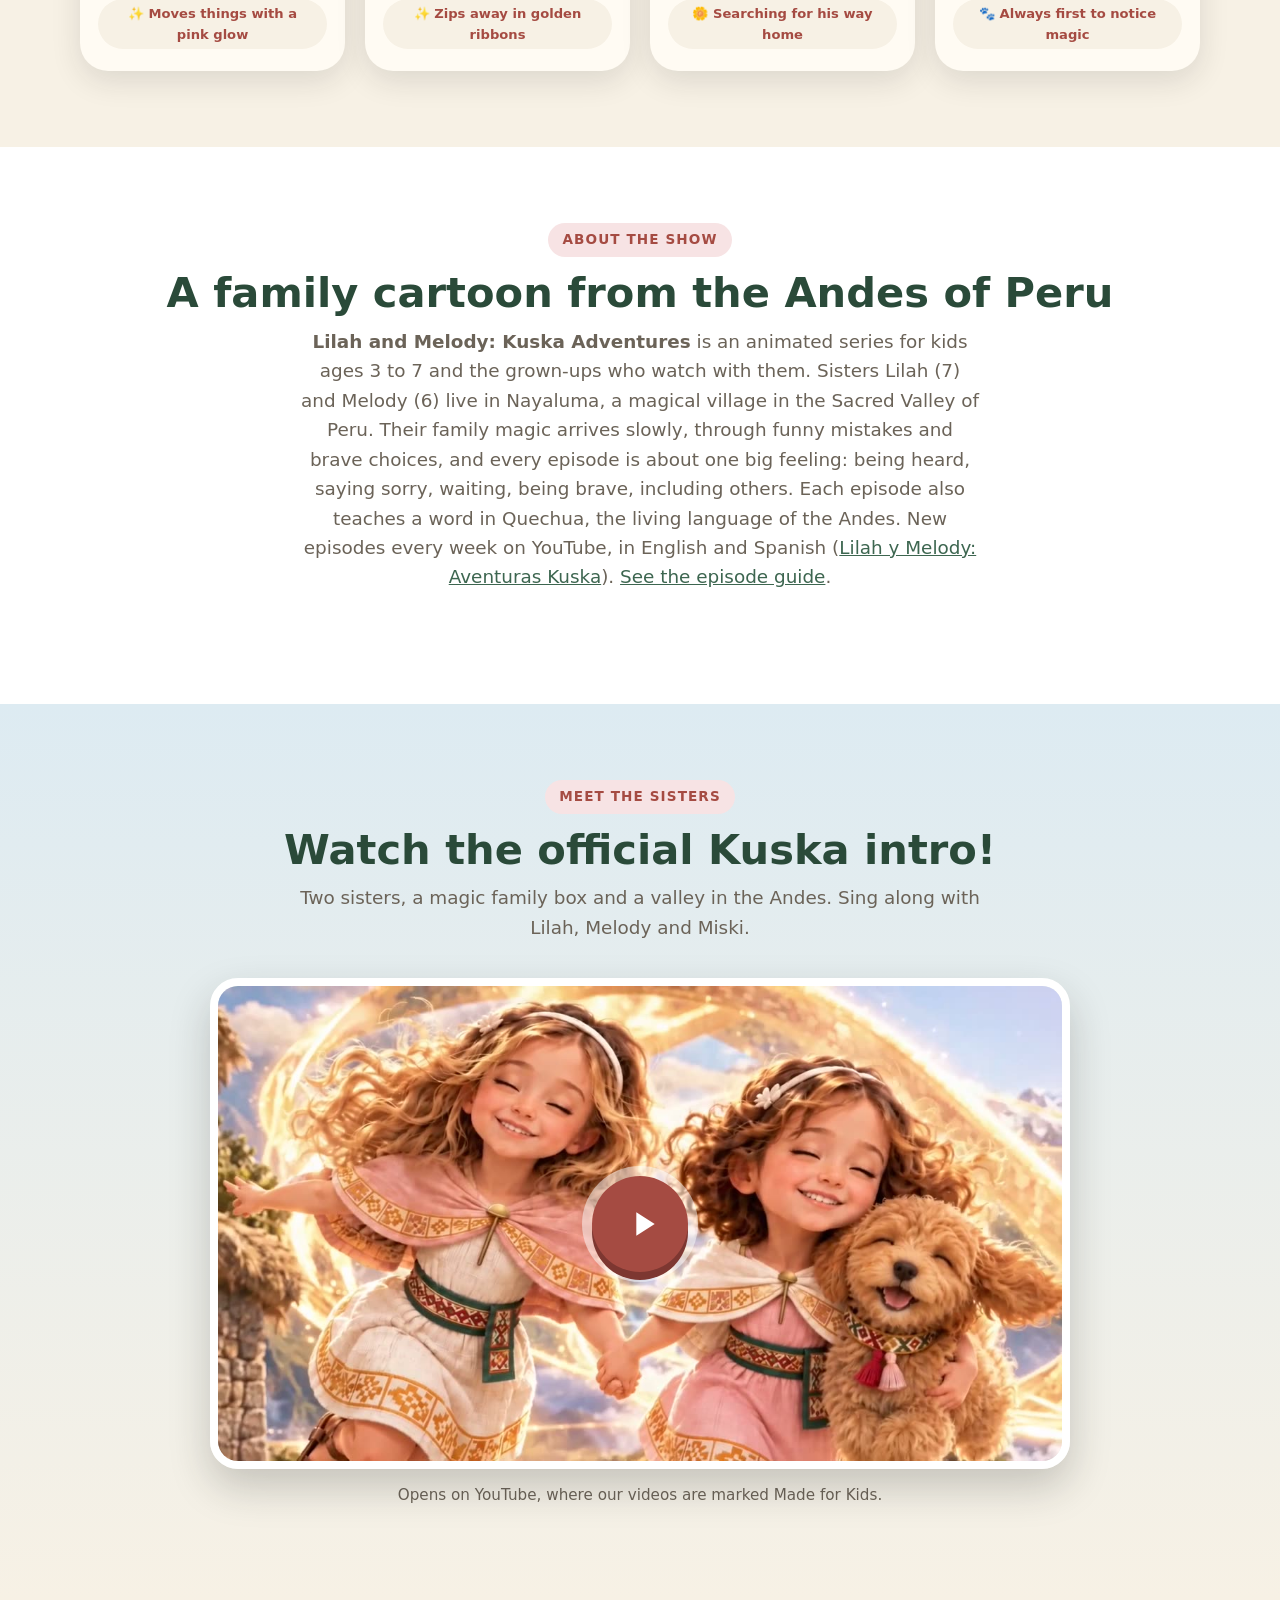
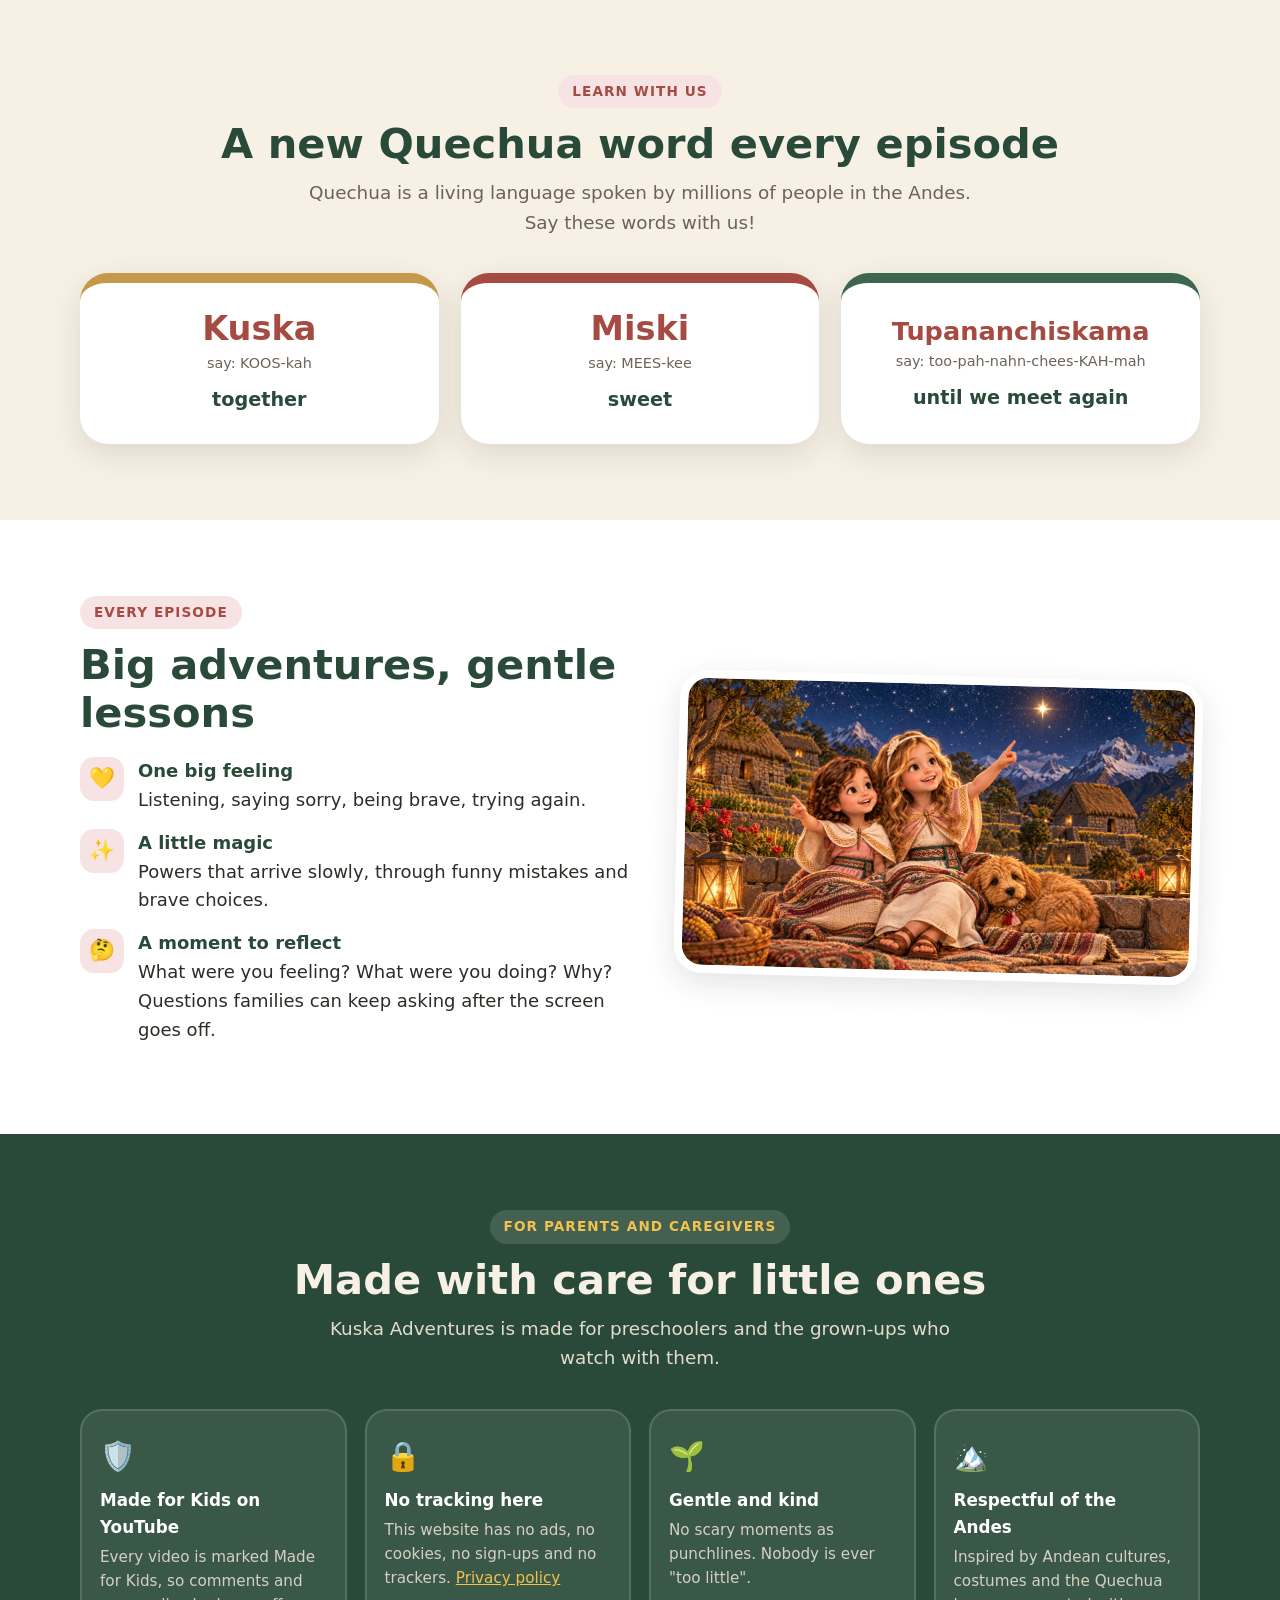
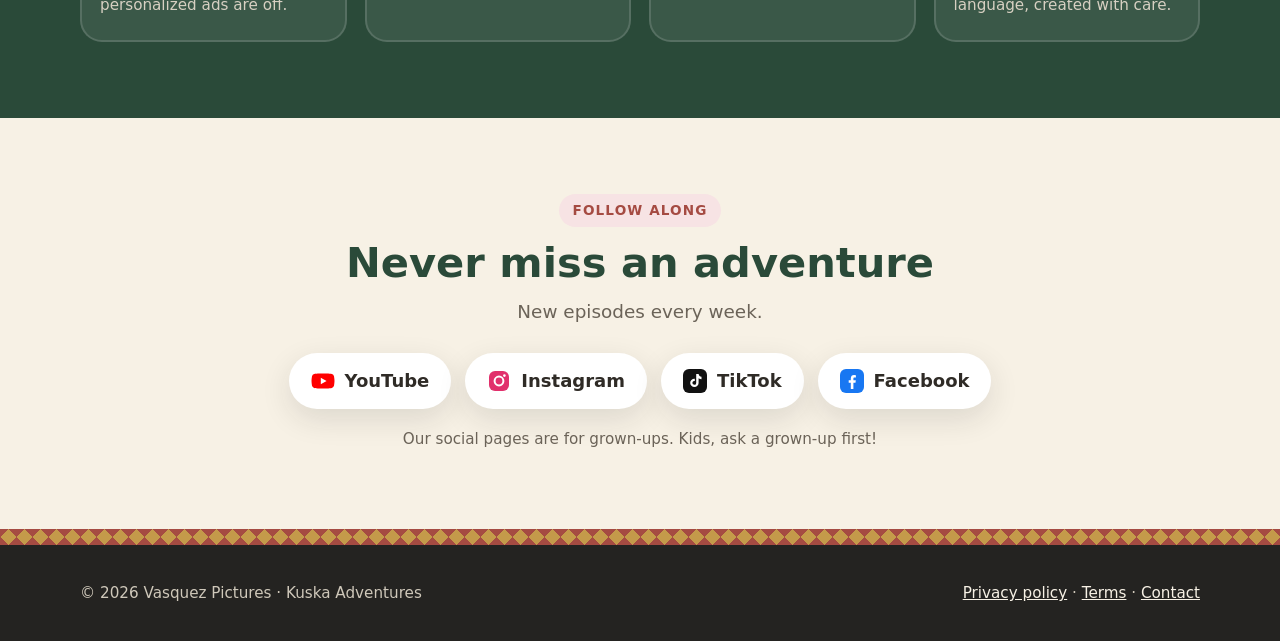
==== commit 650a5bac: "Feature the official intro video" ====
--- a/index.html
+++ b/index.html
@@ -201,12 +201,12 @@
     <section class="watch" id="watch">
       <div class="wrap">
         <div class="section-title">
-          <span class="eyebrow">Sing along</span>
-          <h2>The Kuska theme song is here!</h2>
-          <p class="lead">Follow the golden words and sing with Lilah, Melody, Mumo and Miski.</p>
-        </div>
-        <a class="video" href="https://www.youtube.com/watch?v=42uXs57OiYA" aria-label="Watch the Kuska sing-along on YouTube">
-          <img src="singalong.jpg" alt="Lilah and Melody using their magic next to the Kuska Adventures logo" loading="lazy" width="1200" height="675">
+          <span class="eyebrow">Meet the sisters</span>
+          <h2>Watch the official Kuska intro!</h2>
+          <p class="lead">Two sisters, a magic family box and a valley in the Andes. Sing along with Lilah, Melody and Miski.</p>
+        </div>
+        <a class="video" href="https://www.youtube.com/watch?v=abfbDp9nh9U" aria-label="Watch the official Kuska Adventures intro on YouTube">
+          <img src="intro-feature.jpg" alt="Lilah and Melody flying with their puppy Miski in the Kuska Adventures intro" loading="lazy" width="1200" height="675">
           <span class="play" aria-hidden="true"><svg viewBox="0 0 24 24"><path d="M8 5v14l11-7z"/></svg></span>
         </a>
         <p class="video-note">Opens on YouTube, where our videos are marked Made for Kids.</p>
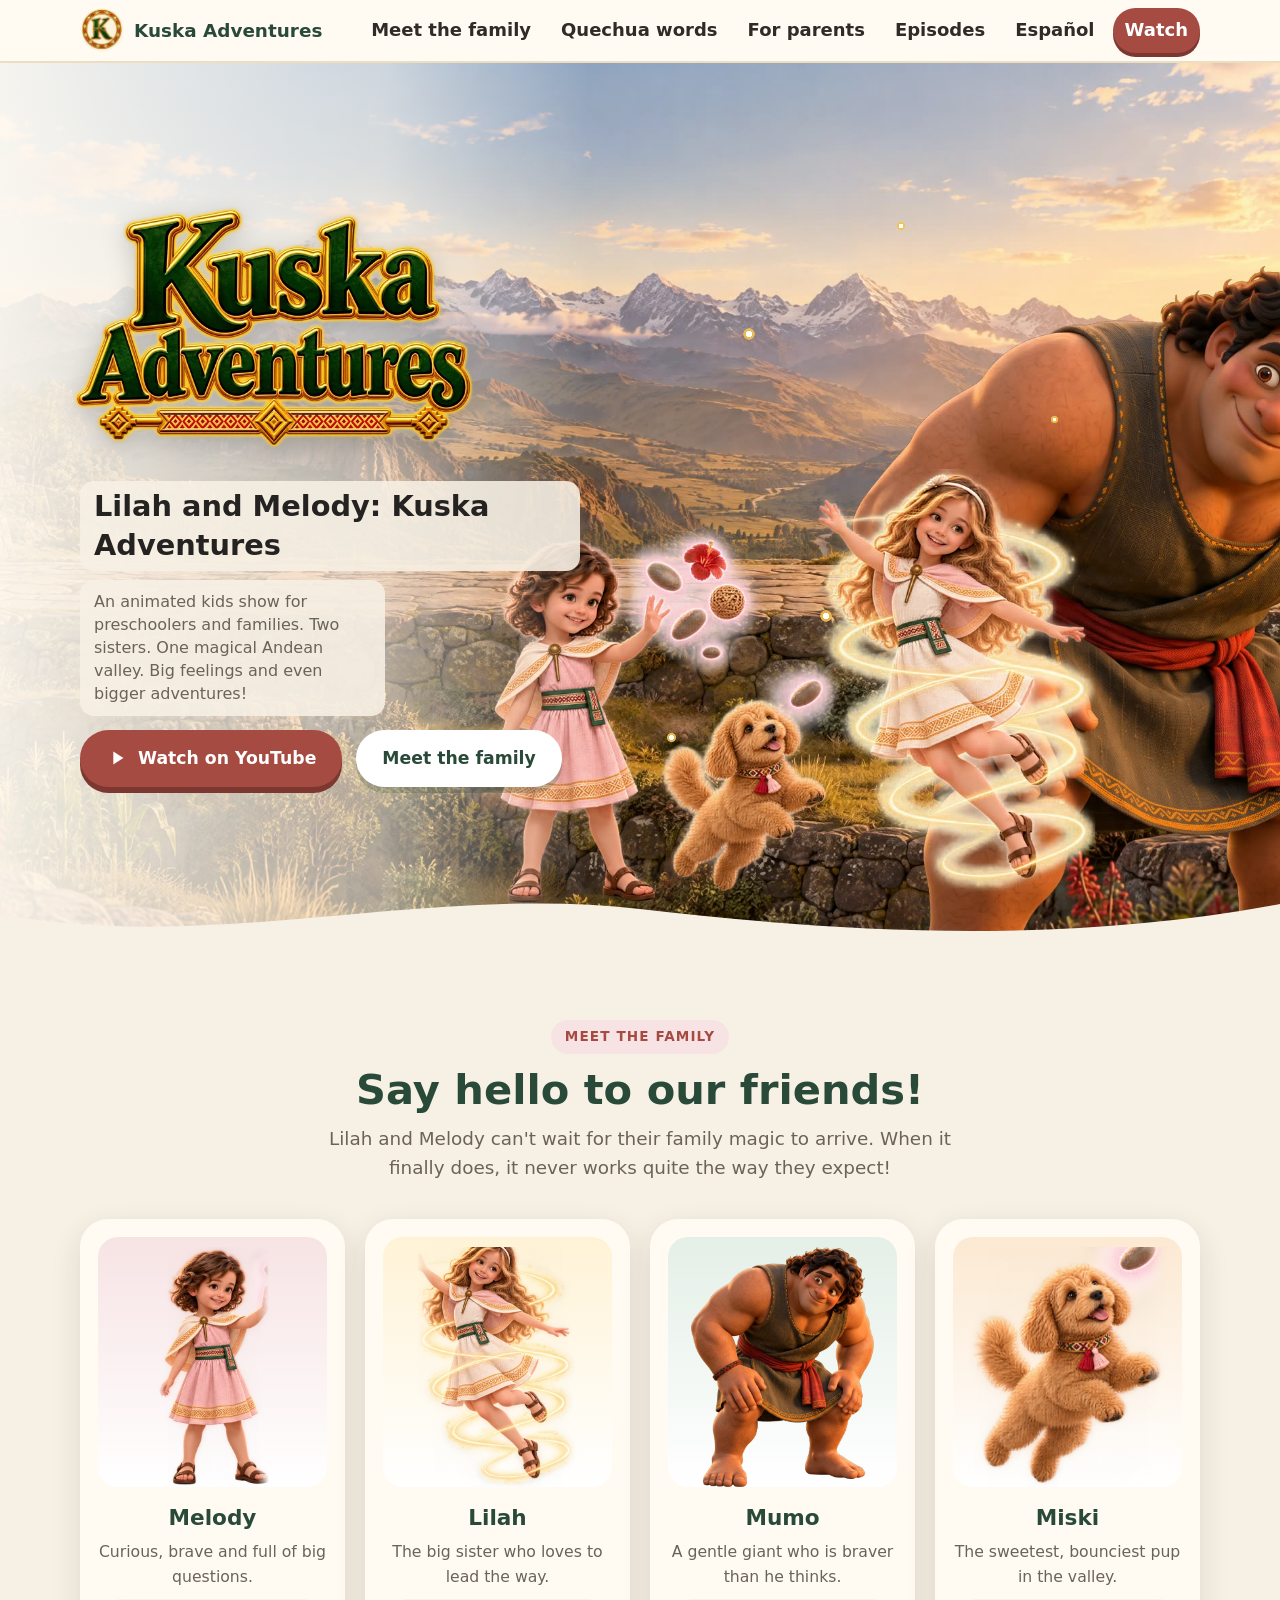
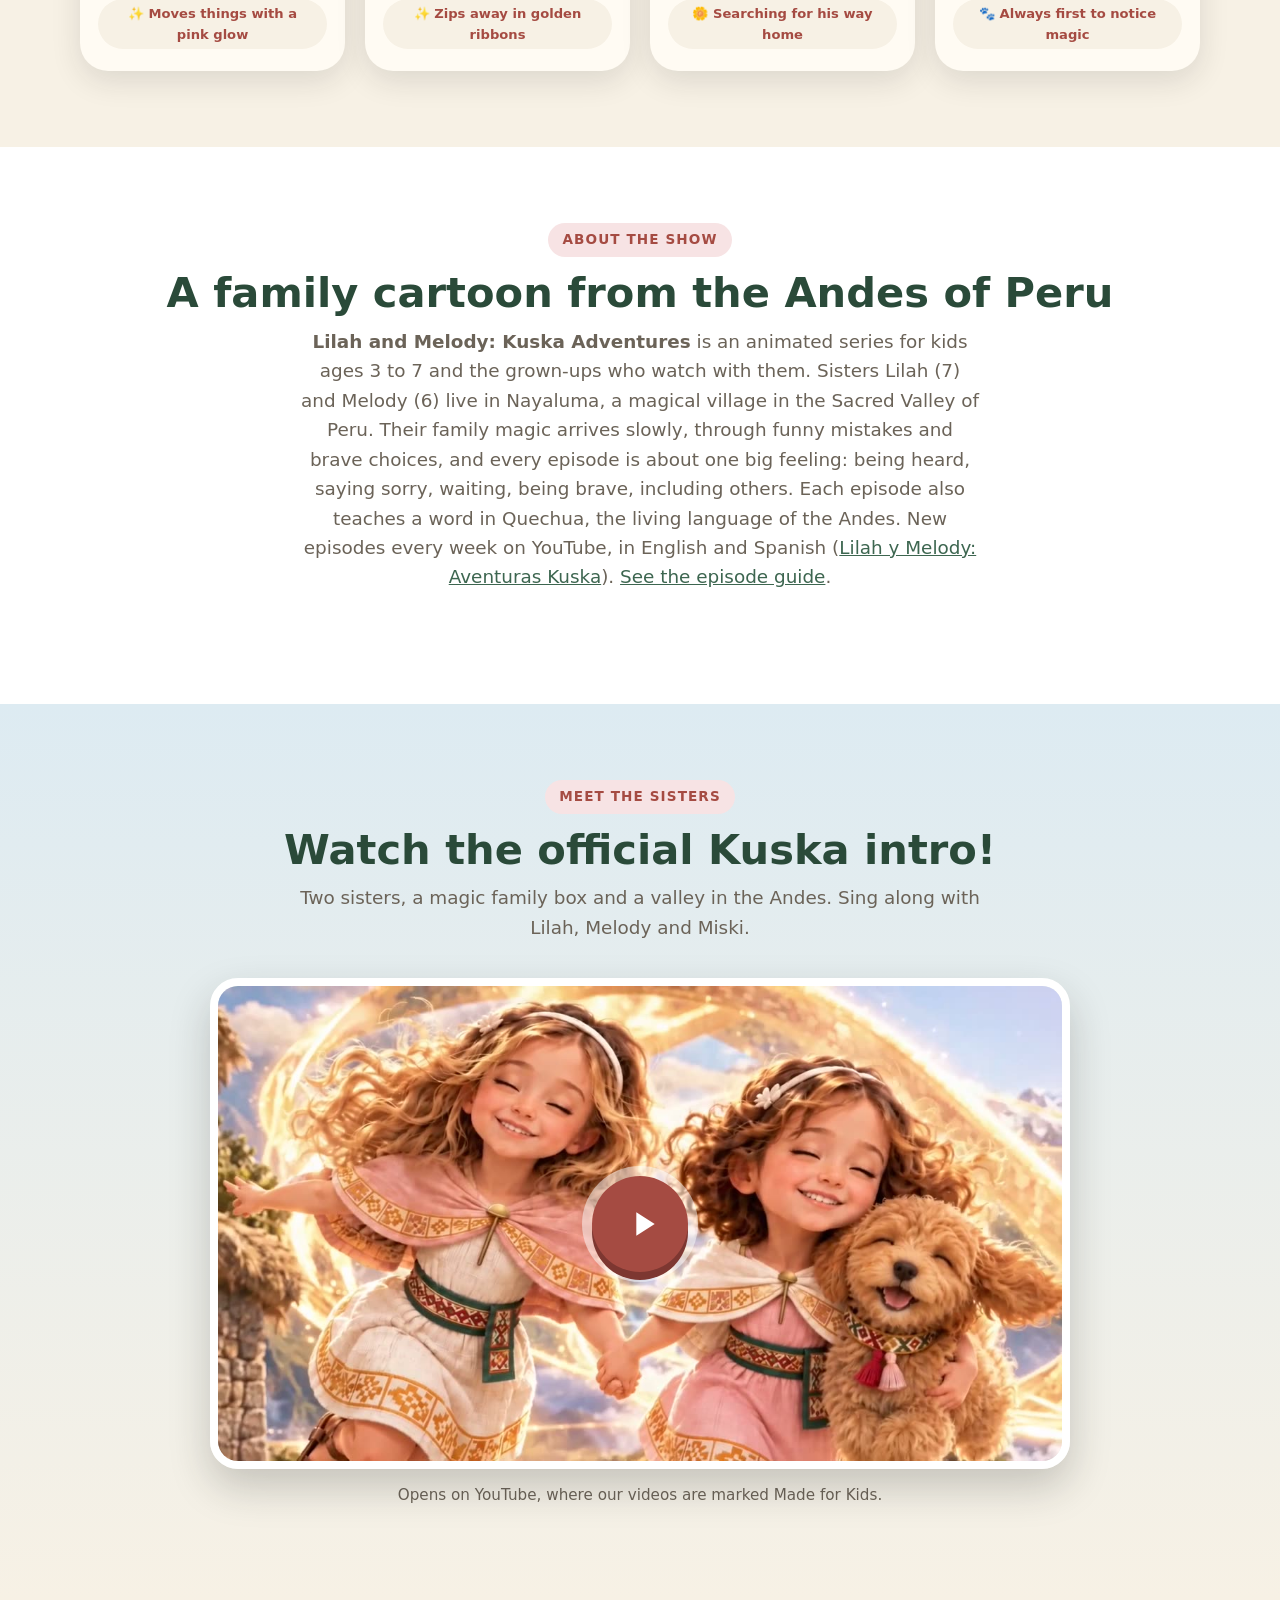
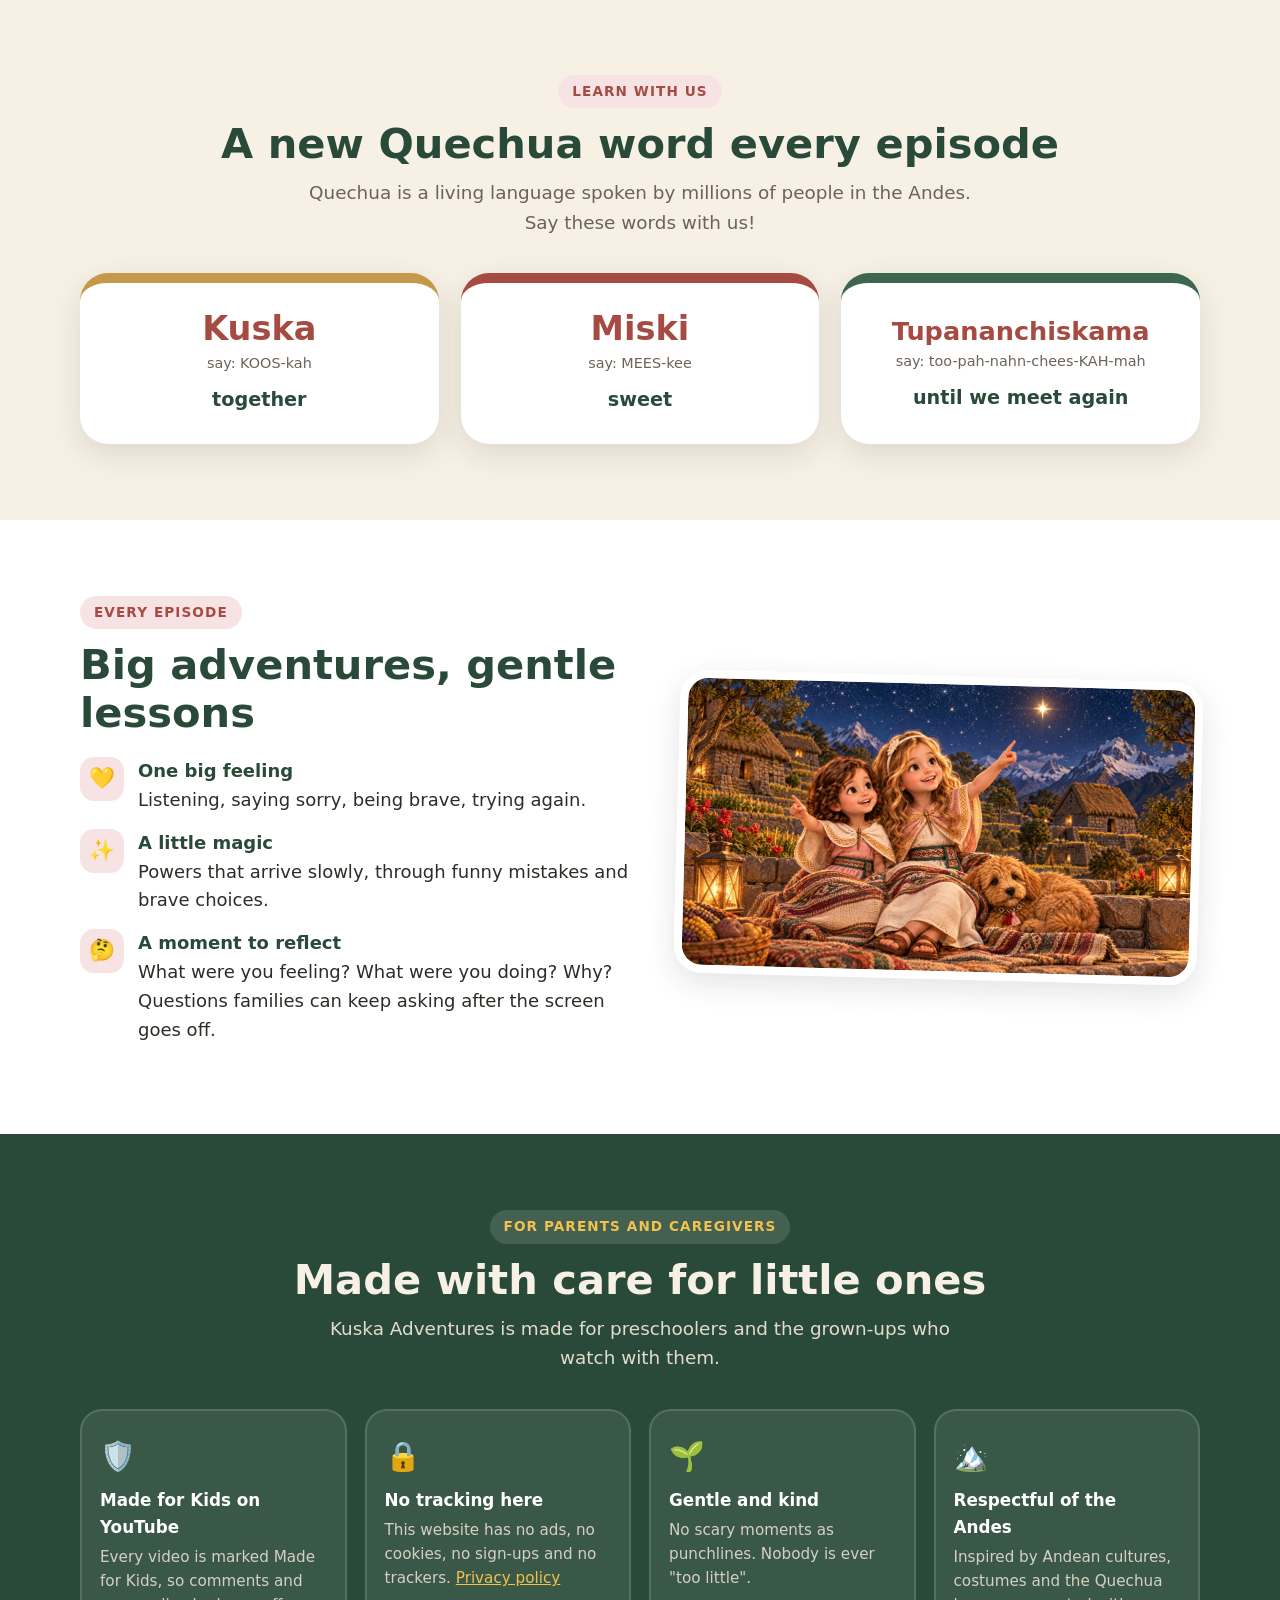
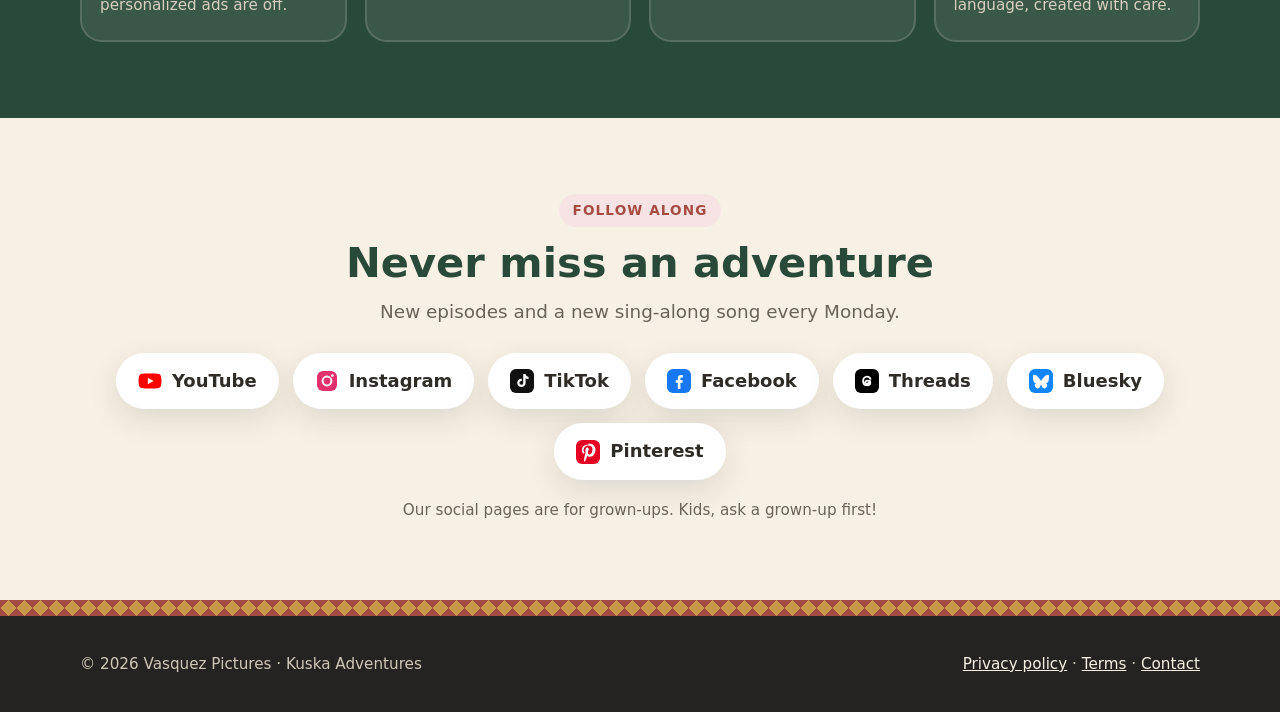
==== commit f835c50b: "Add files via upload" ====
--- a/index.html
+++ b/index.html
@@ -107,7 +107,10 @@
     "https://www.youtube.com/@KuskaAdventures",
     "https://www.instagram.com/kuskaadventures",
     "https://www.tiktok.com/@kuskaadventures",
-    "https://www.facebook.com/kuskaadventures"
+    "https://www.facebook.com/kuskaadventures",
+    "https://www.threads.com/@kuskaadventures",
+    "https://bsky.app/profile/kuskaadventures.bsky.social",
+    "https://www.pinterest.com/kuskaadventures"
    ]
   }
  ]
@@ -263,12 +266,15 @@
       <div class="wrap">
         <span class="eyebrow">Follow along</span>
         <h2>Never miss an adventure</h2>
-        <p class="lead">New episodes every week.</p>
+        <p class="lead">New episodes and a new sing-along song every Monday.</p>
         <div class="socials">
           <a href="https://www.youtube.com/@KuskaAdventures"><svg viewBox="0 0 24 24" aria-hidden="true"><path fill="#FF0000" d="M23 7.2a3 3 0 0 0-2.1-2.1C19 4.6 12 4.6 12 4.6s-7 0-8.9.5A3 3 0 0 0 1 7.2 31 31 0 0 0 .5 12 31 31 0 0 0 1 16.8a3 3 0 0 0 2.1 2.1c1.9.5 8.9.5 8.9.5s7 0 8.9-.5a3 3 0 0 0 2.1-2.1 31 31 0 0 0 .5-4.8 31 31 0 0 0-.5-4.8z"/><path fill="#fff" d="M9.8 15.2 15.6 12 9.8 8.8z"/></svg>YouTube</a>
           <a href="https://www.instagram.com/kuskaadventures"><svg viewBox="0 0 24 24" aria-hidden="true"><rect x="2" y="2" width="20" height="20" rx="6" fill="#E1306C"/><circle cx="12" cy="12" r="4.4" fill="none" stroke="#fff" stroke-width="2"/><circle cx="17.4" cy="6.6" r="1.3" fill="#fff"/></svg>Instagram</a>
           <a href="https://www.tiktok.com/@kuskaadventures"><svg viewBox="0 0 24 24" aria-hidden="true"><rect width="24" height="24" rx="6" fill="#111"/><path fill="#fff" d="M15.6 5c.3 1.6 1.3 2.6 2.9 2.8v2.4c-1 0-2-.3-2.9-.9v4.6a4.2 4.2 0 1 1-4.2-4.2h.4v2.4a1.9 1.9 0 1 0 1.4 1.8V5z"/></svg>TikTok</a>
           <a href="https://www.facebook.com/kuskaadventures"><svg viewBox="0 0 24 24" aria-hidden="true"><rect width="24" height="24" rx="6" fill="#1877F2"/><path fill="#fff" d="M13.4 20v-6.3h2.1l.3-2.5h-2.4V9.6c0-.7.2-1.2 1.2-1.2h1.3V6.2a17 17 0 0 0-1.9-.1c-1.9 0-3.2 1.2-3.2 3.3v1.8H8.7v2.5h2.1V20z"/></svg>Facebook</a>
+          <a href="https://www.threads.com/@kuskaadventures"><svg viewBox="0 0 24 24" aria-hidden="true"><rect width="24" height="24" rx="6" fill="#000"/><path fill="none" stroke="#fff" stroke-width="1.8" d="M15.6 10.6c-.4-2-1.8-3-3.6-3-2.4 0-3.9 1.9-3.9 4.4s1.5 4.4 3.9 4.4c1.9 0 3.3-1 3.3-2.6 0-1.4-1.1-2.2-2.7-2.2-1.4 0-2.3.6-2.3 1.6s.9 1.5 1.9 1.5c1.6 0 2.6-1.3 2.6-3.6"/></svg>Threads</a>
+          <a href="https://bsky.app/profile/kuskaadventures.bsky.social"><svg viewBox="0 0 24 24" aria-hidden="true"><rect width="24" height="24" rx="6" fill="#1185FE"/><path fill="#fff" d="M7.4 6.6c1.8 1.3 3.7 4 4.6 5.4.9-1.4 2.8-4.1 4.6-5.4 1.3-1 3.4-1.7 3.4.7 0 .5-.3 4-.4 4.6-.6 2-2.6 2.5-4.4 2.2 3.1.5 3.9 2.3 2.2 4.1-3.2 3.3-4.6-.8-5-1.9l-.4-1-.4 1c-.4 1.1-1.8 5.2-5 1.9-1.7-1.8-.9-3.6 2.2-4.1-1.8.3-3.8-.2-4.4-2.2-.2-.6-.4-4.1-.4-4.6 0-2.4 2.1-1.7 3.4-.7z"/></svg>Bluesky</a>
+          <a href="https://www.pinterest.com/kuskaadventures"><svg viewBox="0 0 24 24" aria-hidden="true"><rect width="24" height="24" rx="6" fill="#E60023"/><path fill="#fff" d="M12.3 4.5c-4.3 0-6.5 3.1-6.5 5.7 0 1.6.6 3 1.9 3.5.2.1.4 0 .5-.2l.2-.8c.1-.3 0-.4-.2-.6-.4-.5-.6-1.1-.6-1.9 0-2.5 1.9-4.7 4.8-4.7 2.6 0 4.1 1.6 4.1 3.8 0 2.8-1.3 5.2-3.1 5.2-1 0-1.8-.8-1.5-1.9.3-1.2.9-2.6.9-3.5 0-.8-.4-1.5-1.4-1.5-1.1 0-2 1.1-2 2.7 0 1 .3 1.6.3 1.6l-1.4 5.8c-.4 1.7-.1 3.8 0 4 0 .1.2.2.3 0 .1-.2 1.4-1.8 1.9-3.4l.7-2.8c.4.7 1.4 1.3 2.6 1.3 3.4 0 5.7-3.1 5.7-7.2 0-3.1-2.6-6-6.7-6z"/></svg>Pinterest</a>
         </div>
         <span class="grownups">Our social pages are for grown-ups. Kids, ask a grown-up first!</span>
       </div>
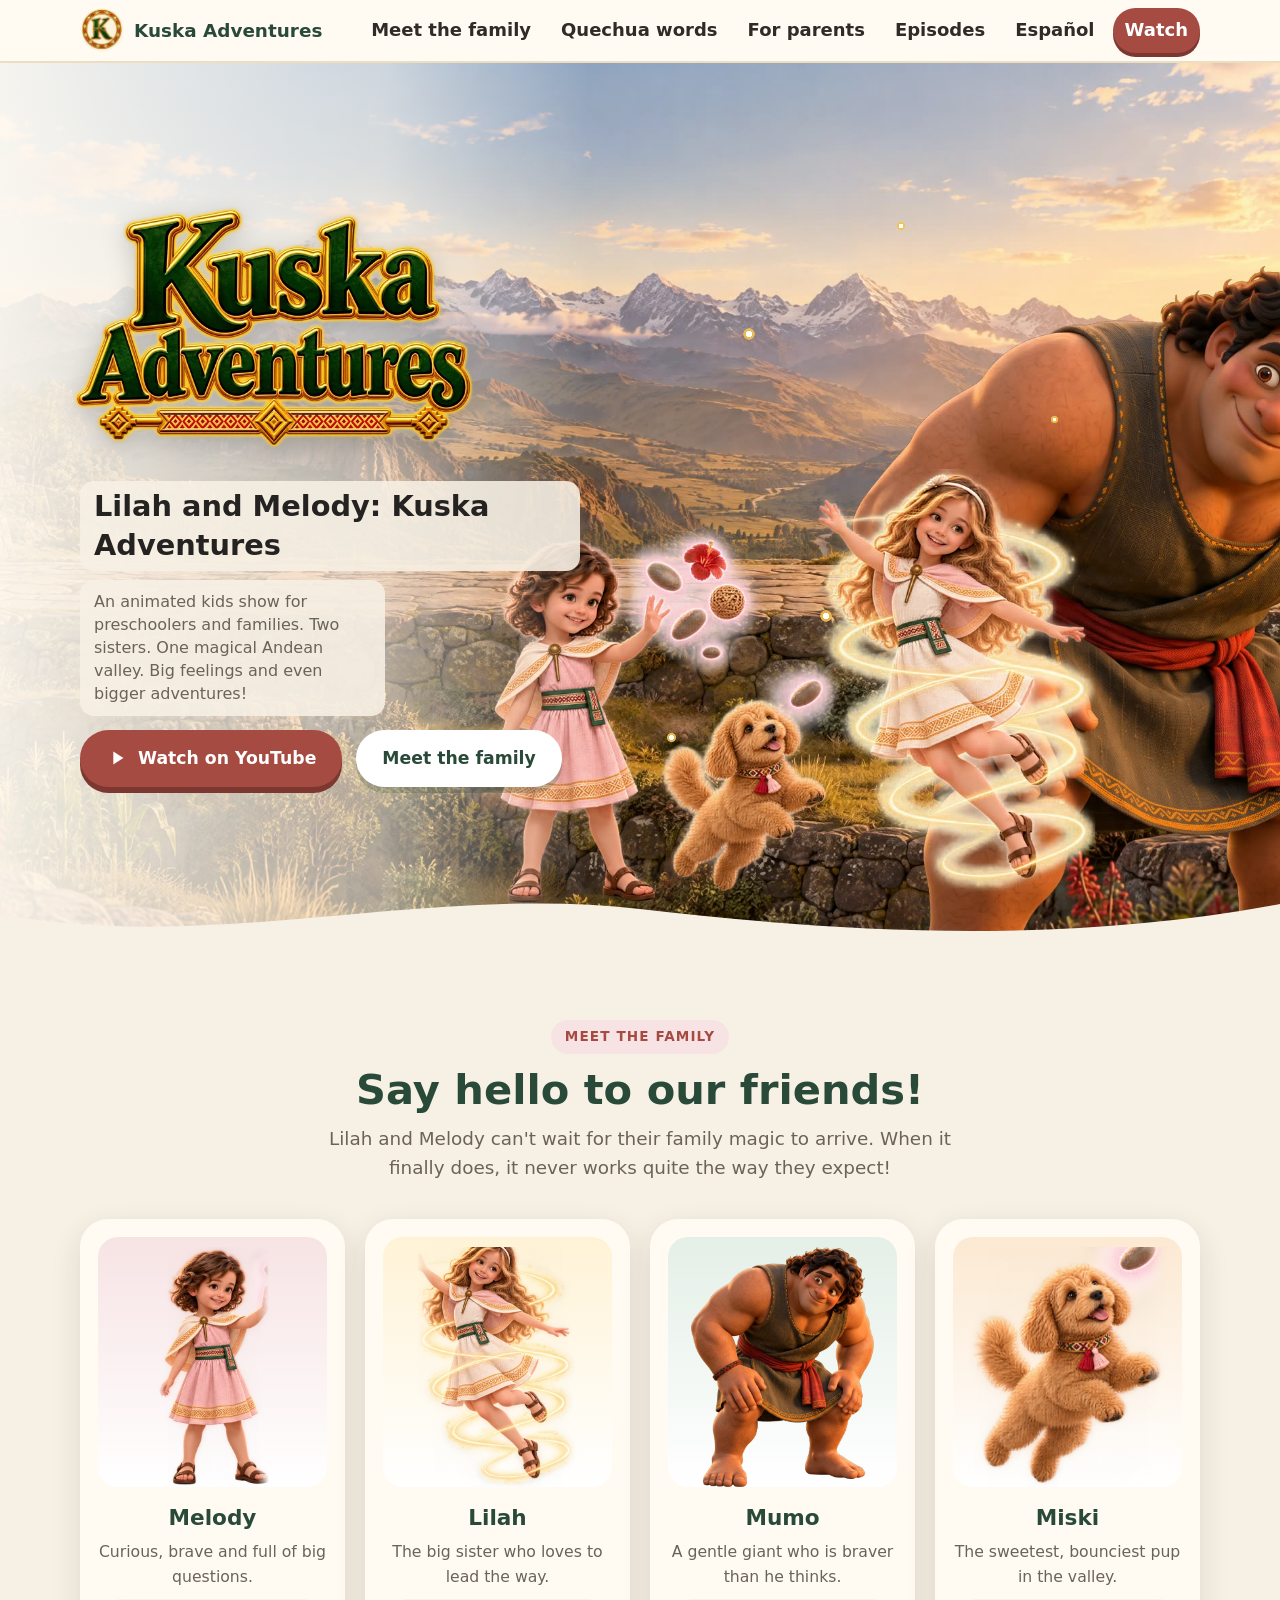
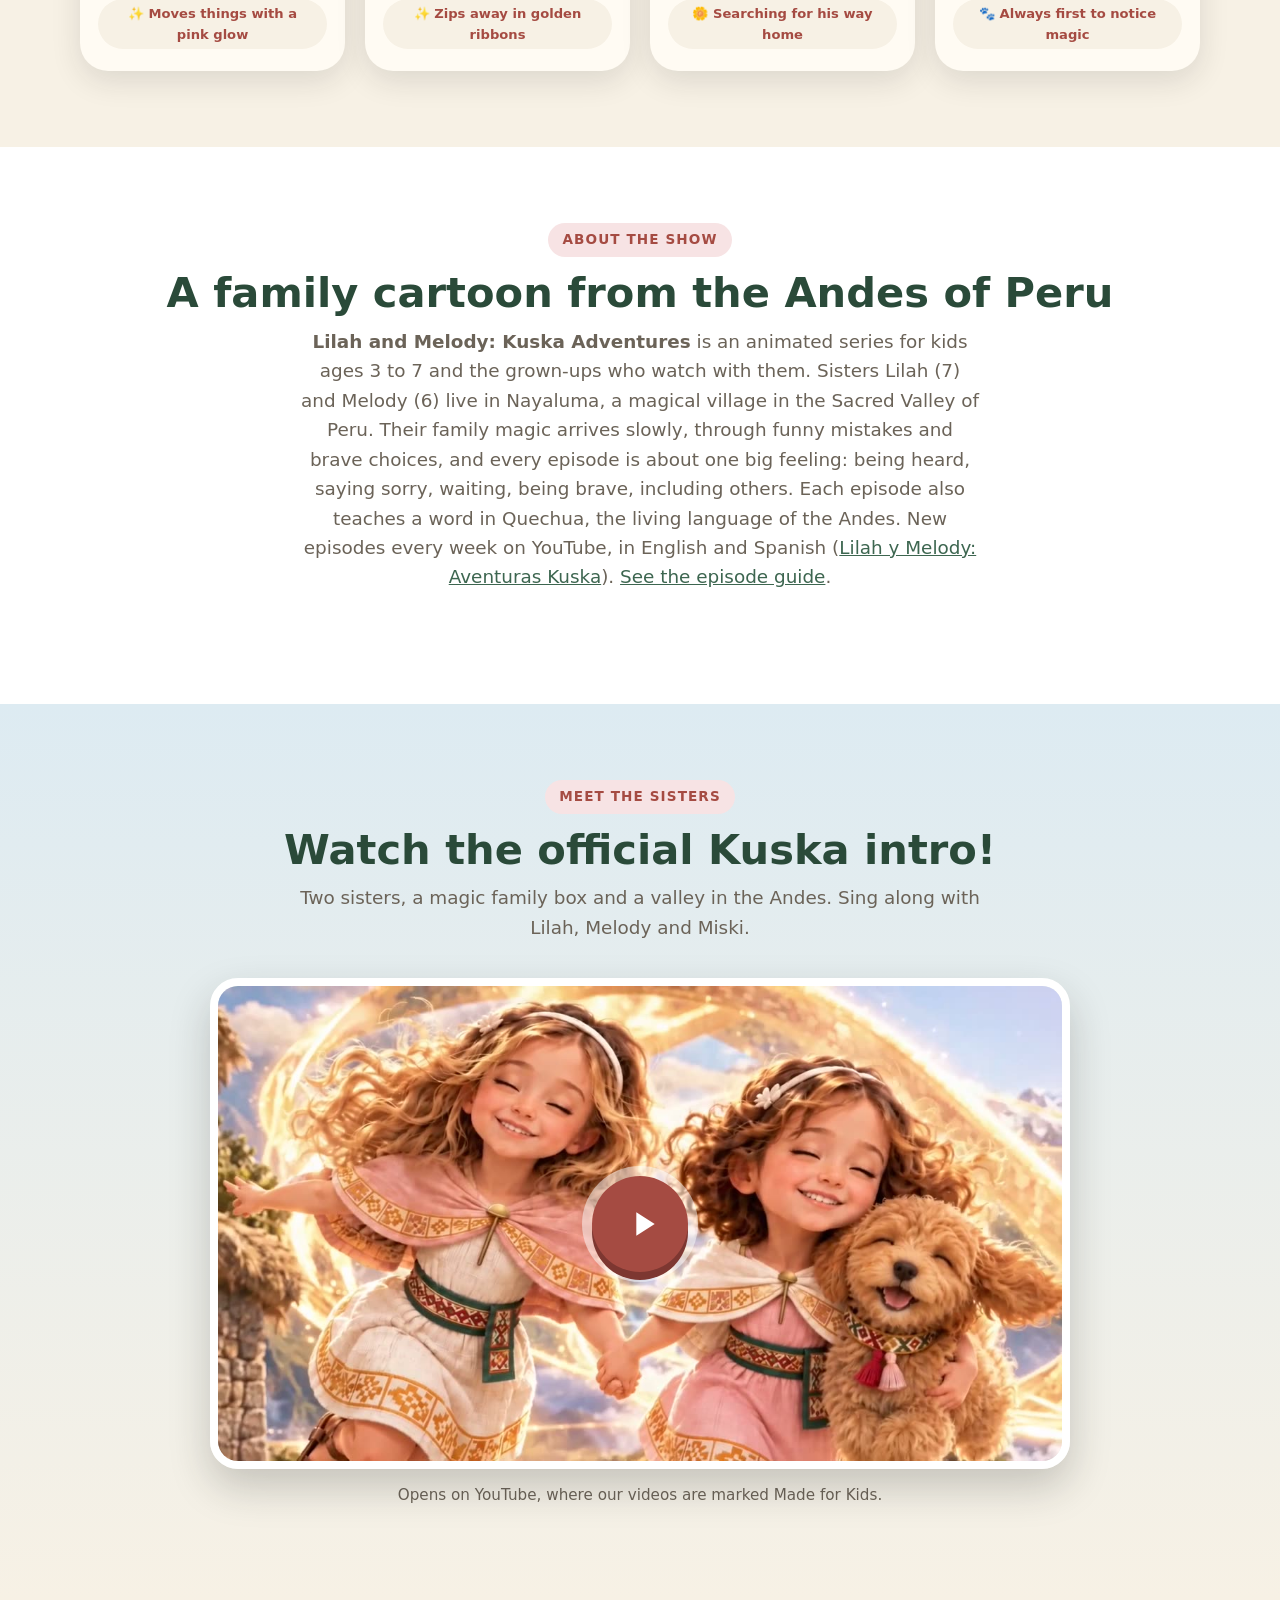
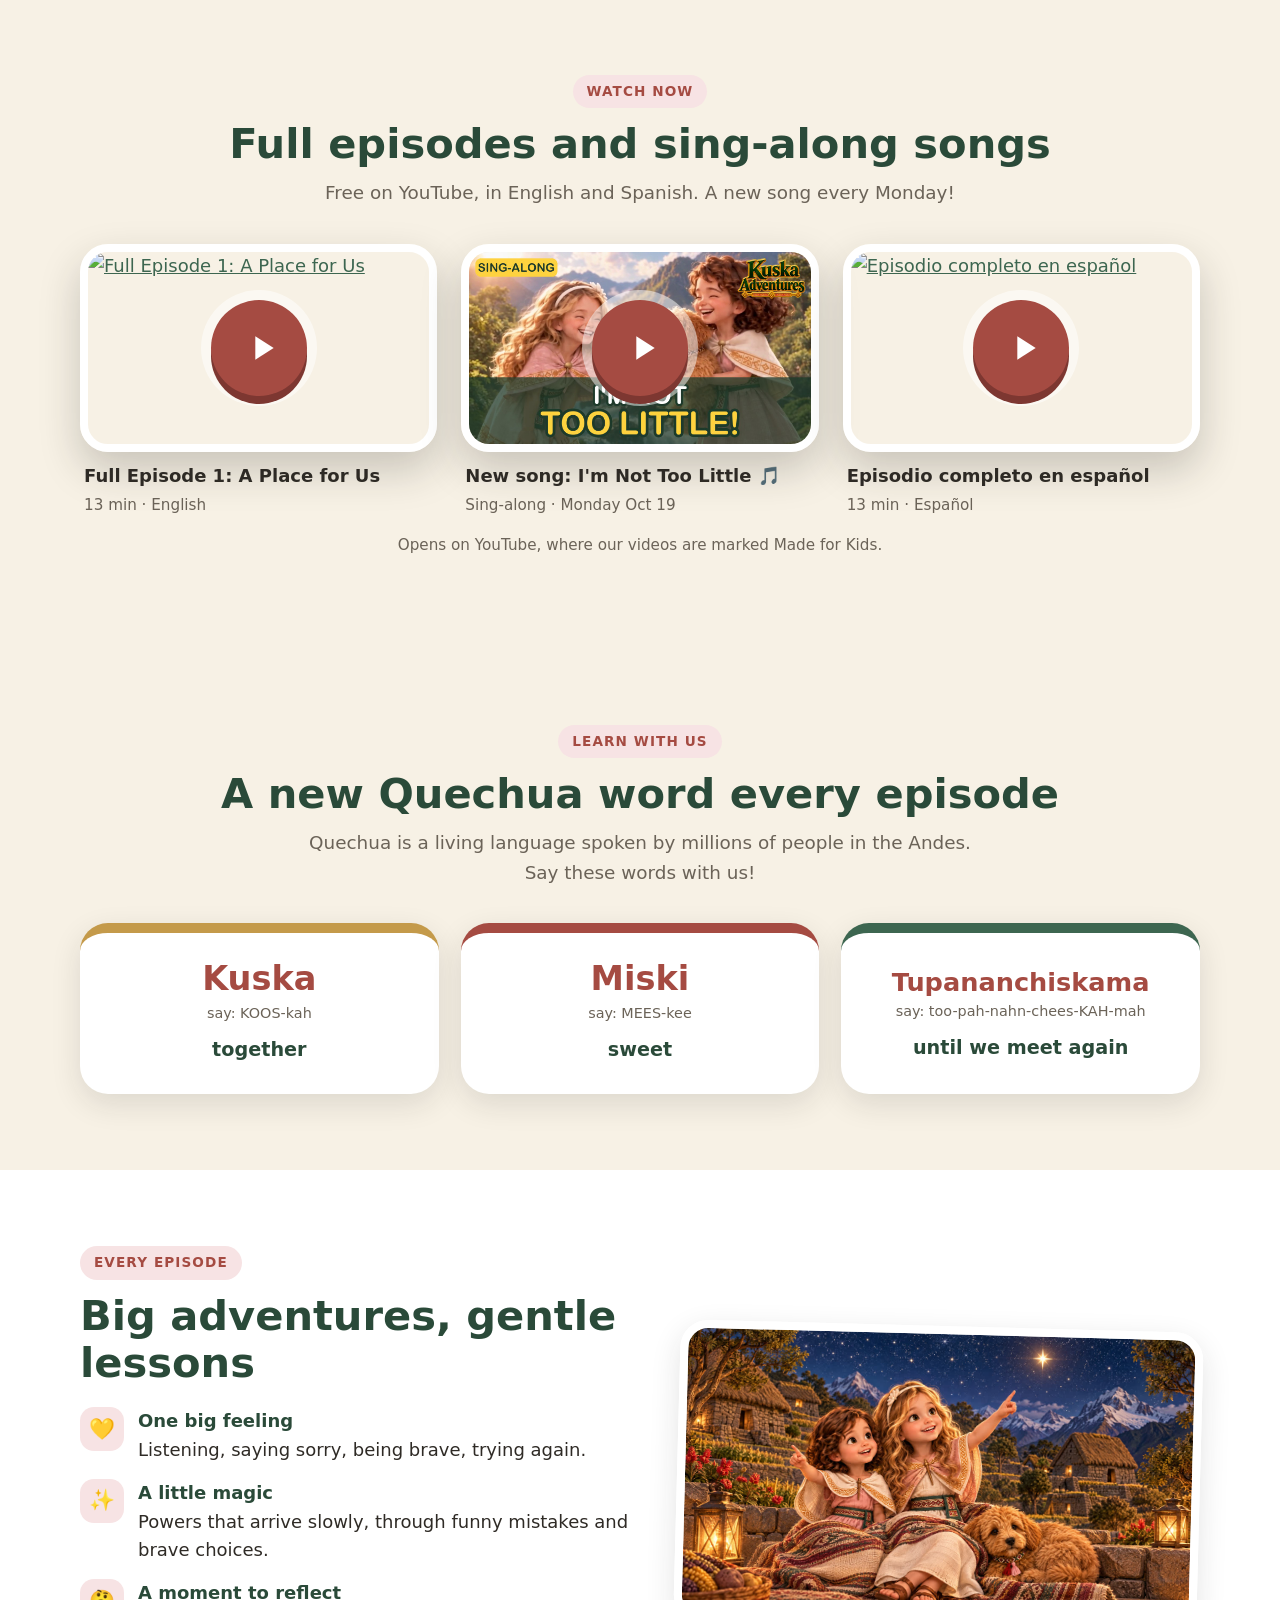
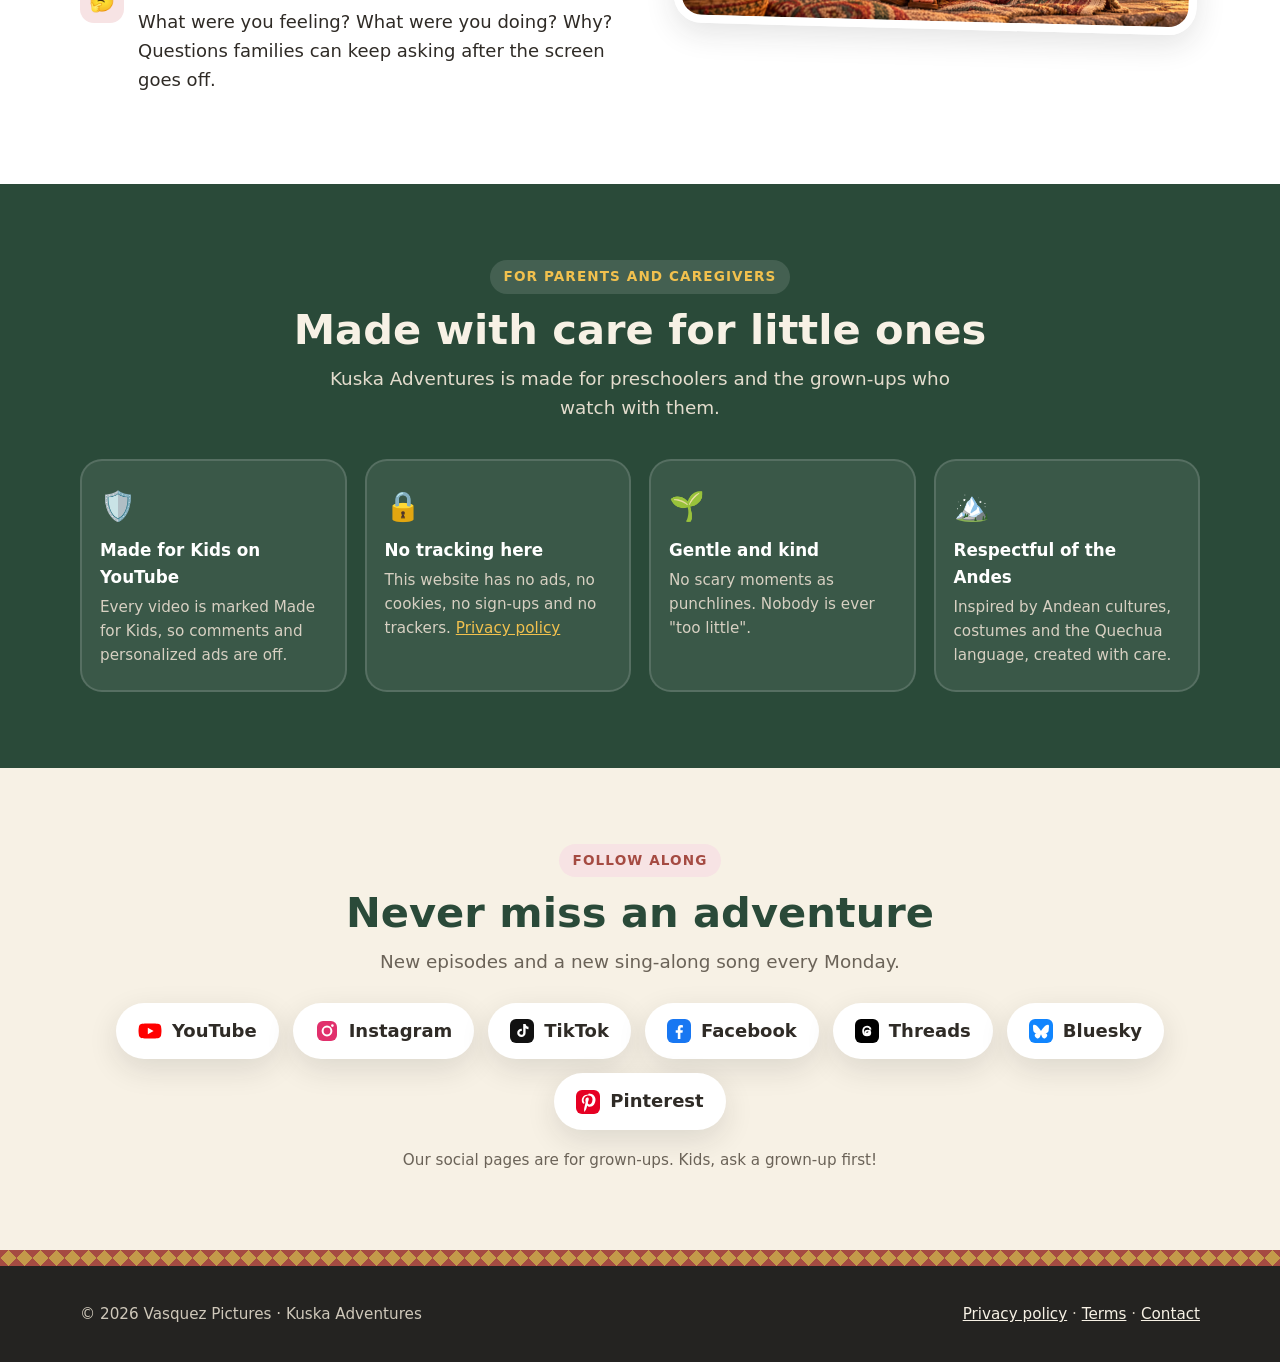
==== commit 3ea0ae19: "Add files via upload" ====
--- a/index.html
+++ b/index.html
@@ -216,6 +216,24 @@
       </div>
     </section>
 
+    <section id="episodes">
+      <div class="wrap">
+        <div class="section-title">
+          <span class="eyebrow">Watch now</span>
+          <h2>Full episodes and sing-along songs</h2>
+          <p class="lead">Free on YouTube, in English and Spanish. A new song every Monday!</p>
+        </div>
+        <div style="display:grid;grid-template-columns:repeat(auto-fit,minmax(260px,1fr));gap:24px">
+          <div><a class="video" href="https://youtu.be/8-wJrV1bprc" style="display:block"><img src="https://i.ytimg.com/vi/8-wJrV1bprc/maxresdefault.jpg" alt="Full Episode 1: A Place for Us" loading="lazy" width="1280" height="720"><span class="play" aria-hidden="true"><svg viewBox="0 0 24 24"><path d="M8 5v14l11-7z"/></svg></span></a>
+          <div style="padding:10px 4px 0"><strong>Full Episode 1: A Place for Us</strong><br><span style="color:var(--muted);font-size:.95rem">13 min · English</span></div>
+          </div><div><a class="video" href="https://youtu.be/UL3Z29Fd_vY" style="display:block"><img src="song-01-en.jpg" alt="New song: I'm Not Too Little 🎵" loading="lazy" width="1280" height="720"><span class="play" aria-hidden="true"><svg viewBox="0 0 24 24"><path d="M8 5v14l11-7z"/></svg></span></a>
+          <div style="padding:10px 4px 0"><strong>New song: I'm Not Too Little 🎵</strong><br><span style="color:var(--muted);font-size:.95rem">Sing-along · Monday Oct 19</span></div>
+          </div><div><a class="video" href="https://youtu.be/f6ihBl3MNZw" style="display:block"><img src="https://i.ytimg.com/vi/f6ihBl3MNZw/maxresdefault.jpg" alt="Episodio completo en español" loading="lazy" width="1280" height="720"><span class="play" aria-hidden="true"><svg viewBox="0 0 24 24"><path d="M8 5v14l11-7z"/></svg></span></a>
+          <div style="padding:10px 4px 0"><strong>Episodio completo en español</strong><br><span style="color:var(--muted);font-size:.95rem">13 min · Español</span></div></div>
+        </div>
+        <p class="video-note">Opens on YouTube, where our videos are marked Made for Kids.</p>
+      </div>
+    </section>
     <section id="words">
       <div class="wrap">
         <div class="section-title">
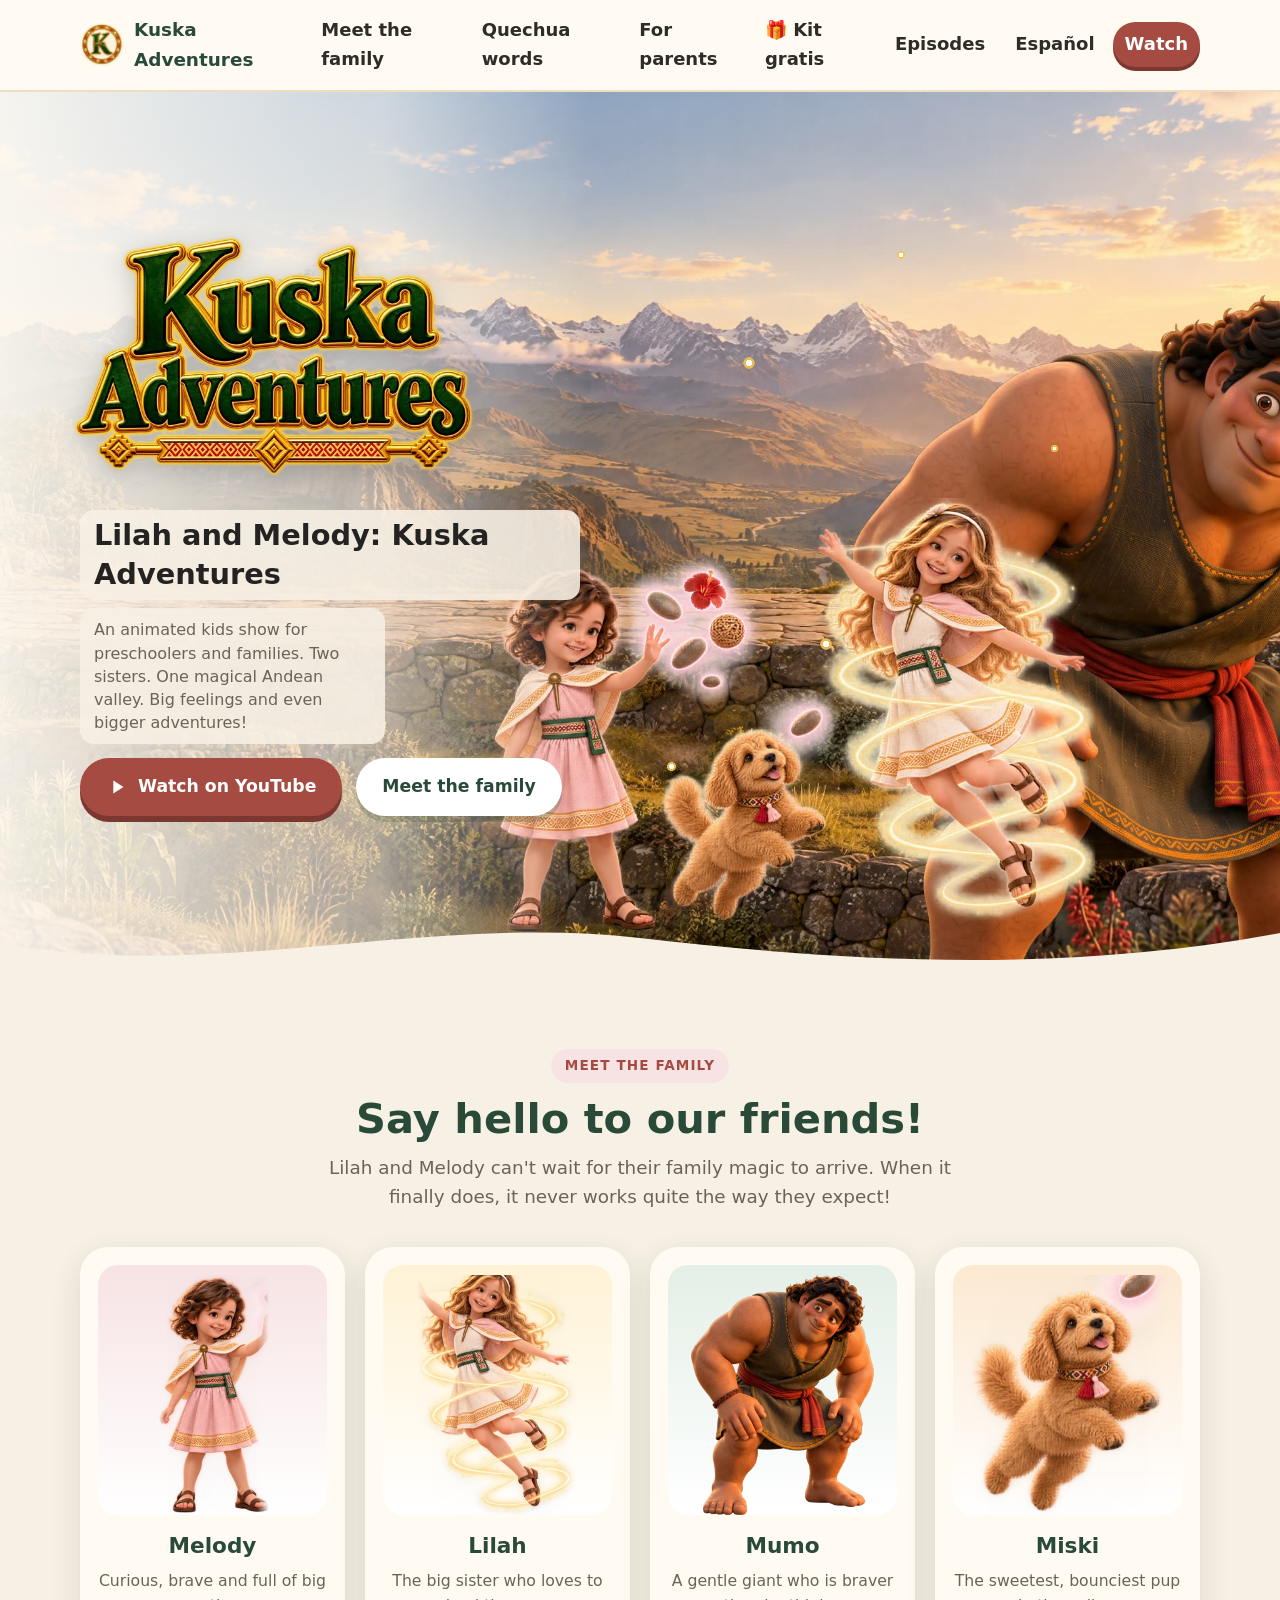
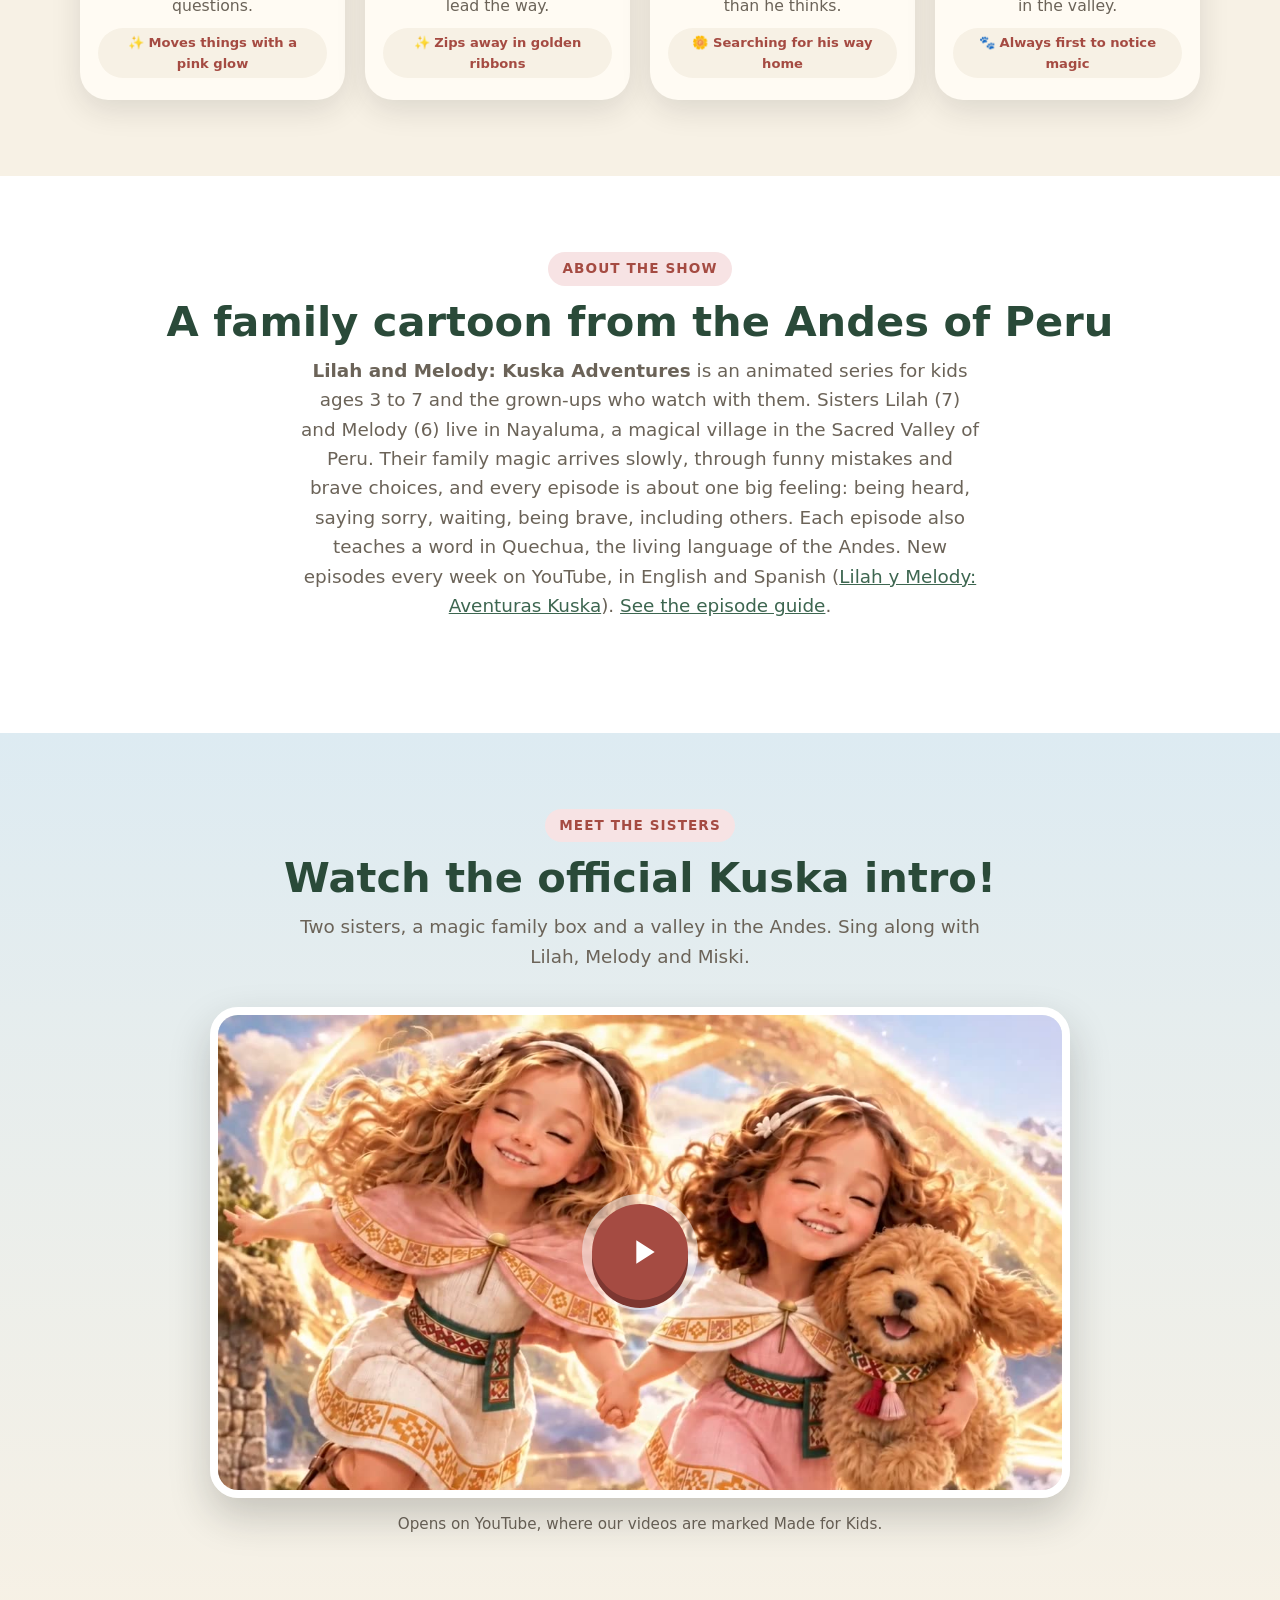
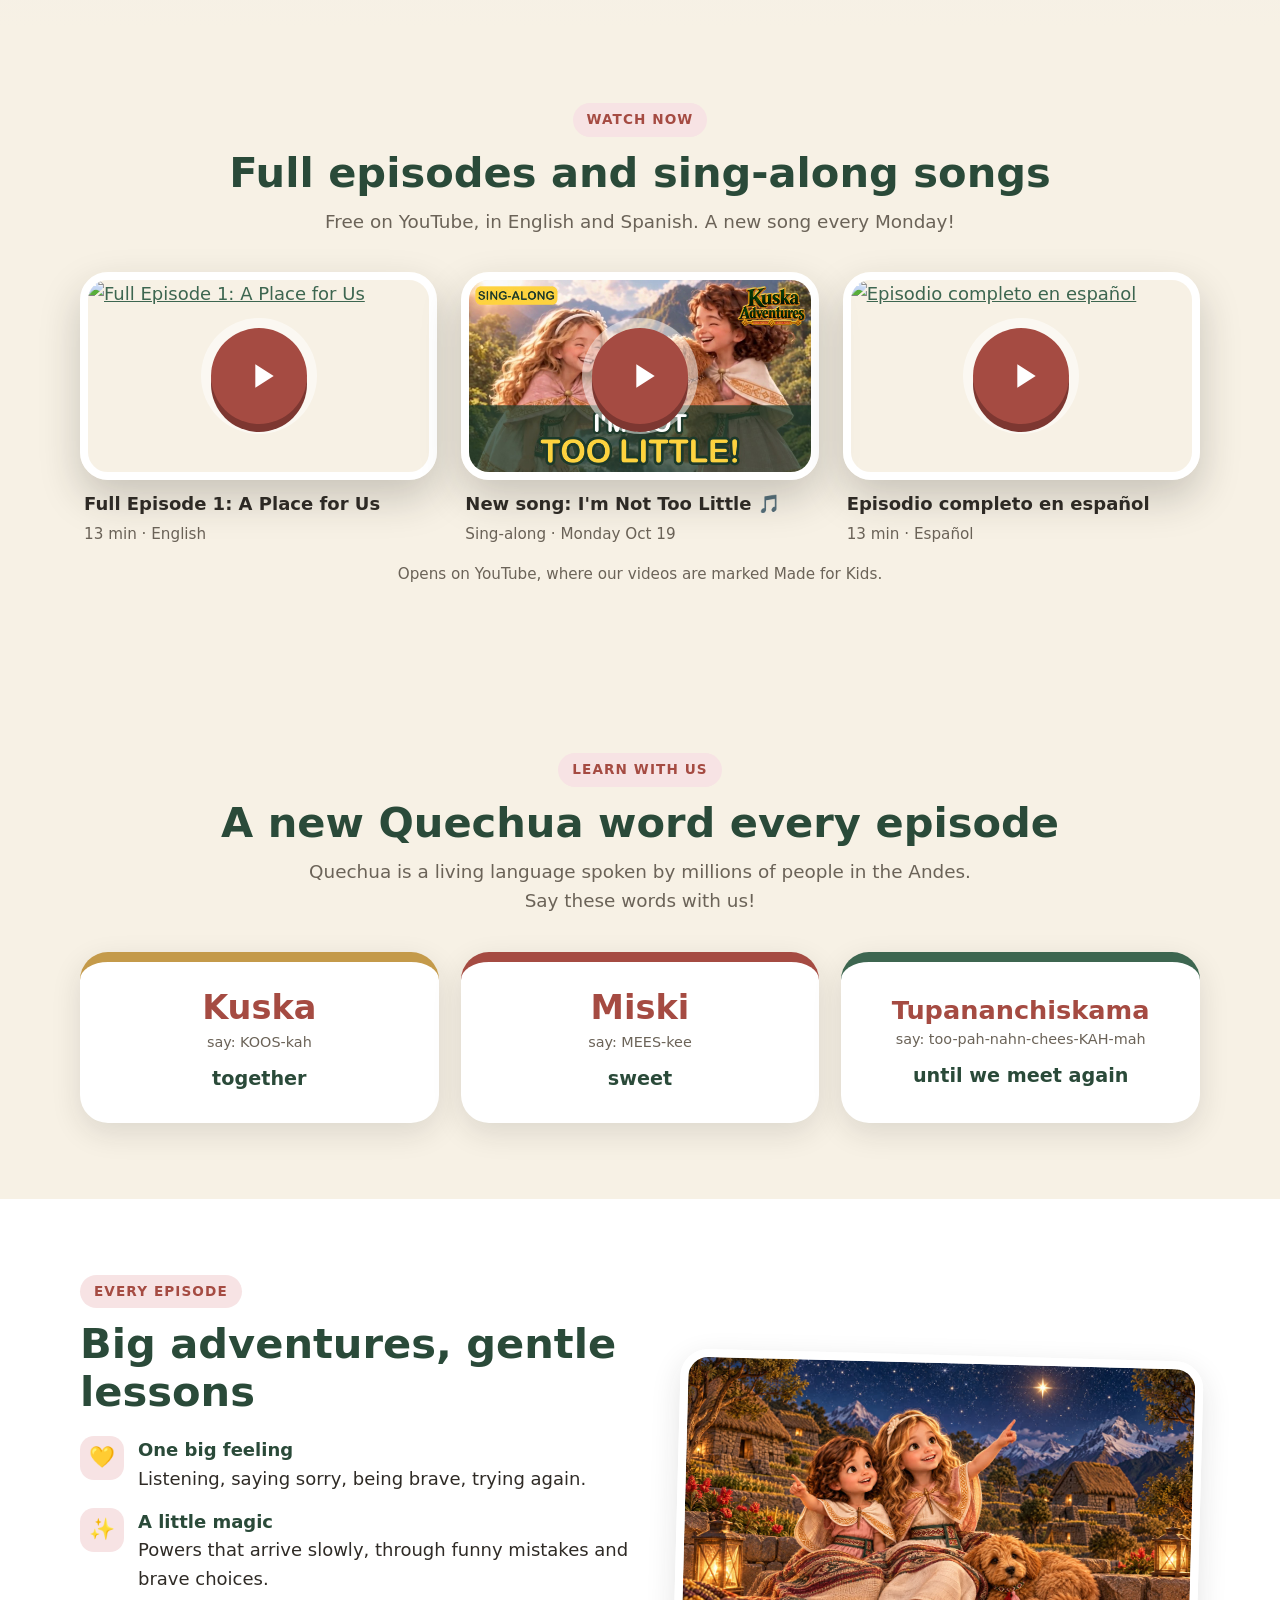
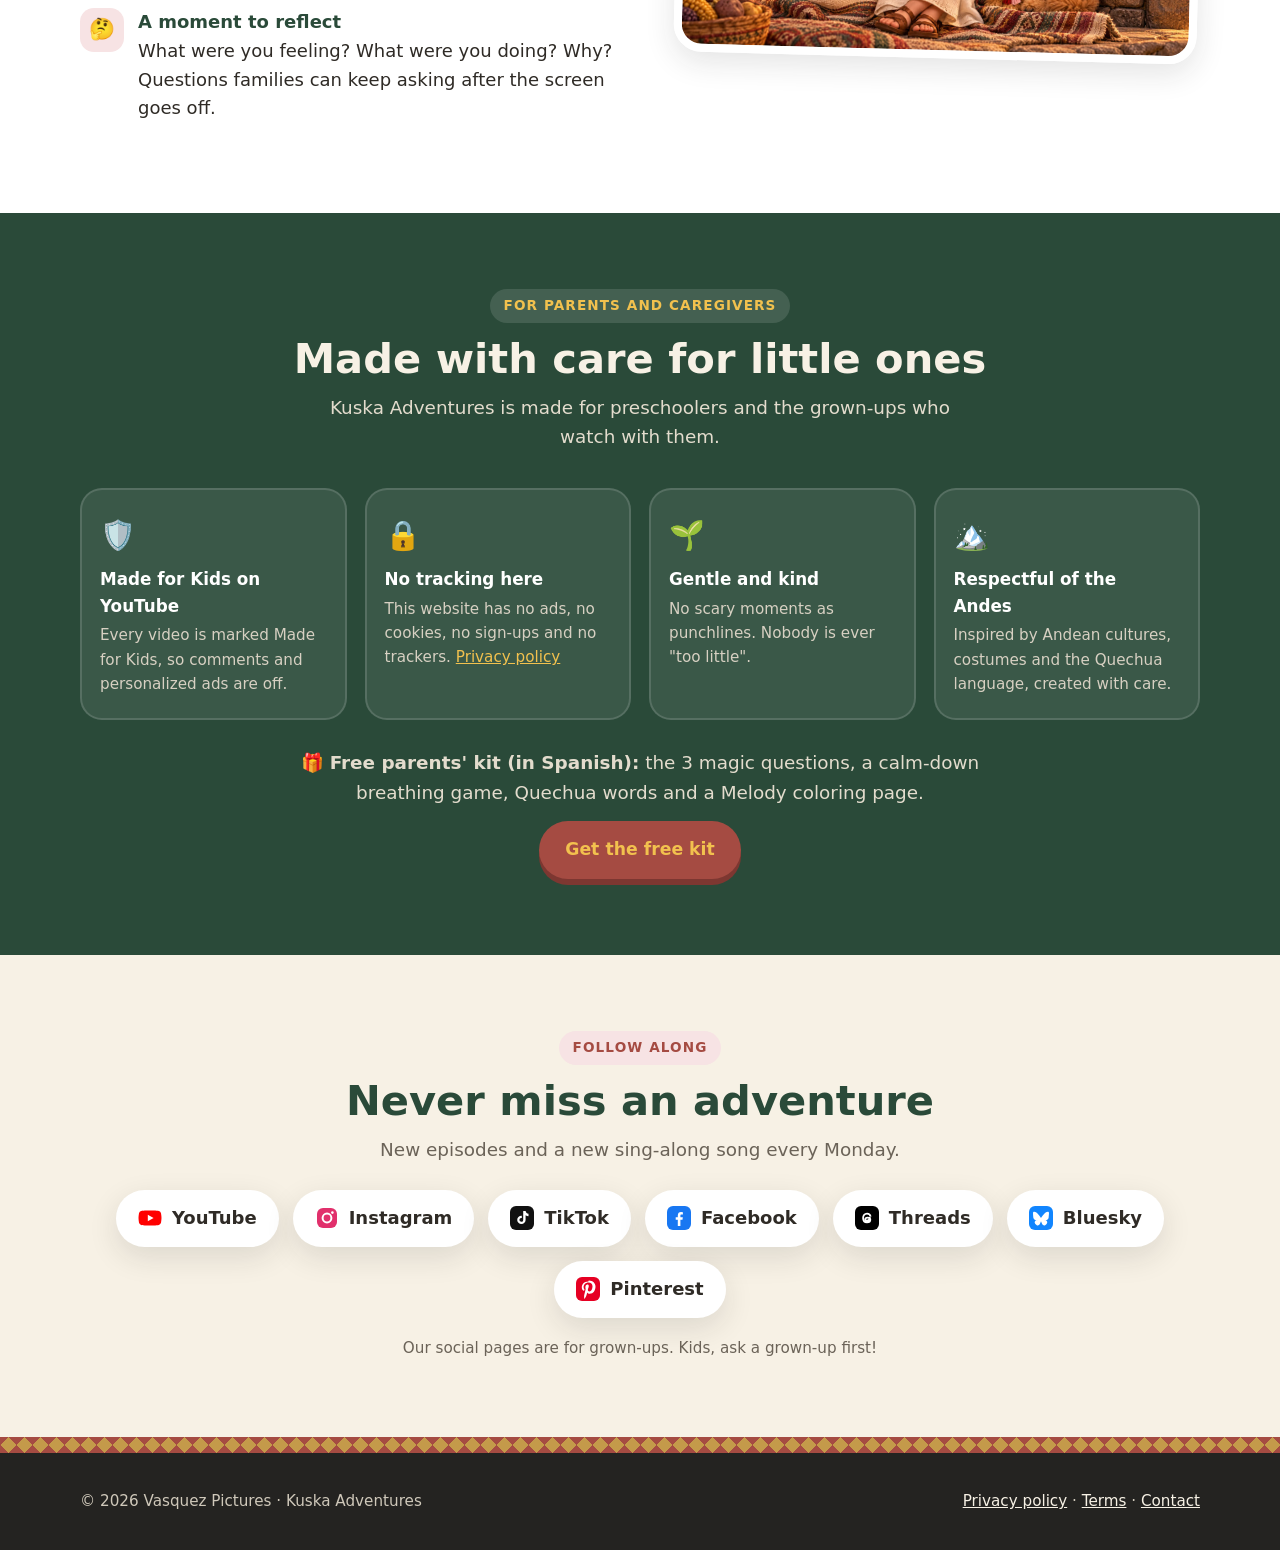
==== commit fae605be: "Home: link free Kit in menu and parents section" ====
--- a/index.html
+++ b/index.html
@@ -128,6 +128,7 @@
         <a href="#meet">Meet the family</a>
         <a href="#words">Quechua words</a>
         <a href="#parents">For parents</a>
+        <a href="kit.html" hreflang="es" lang="es">🎁 Kit gratis</a>
         <a href="episodes.html">Episodes</a>
         <a href="es/" hreflang="es" lang="es">Español</a>
         <a class="cta" href="https://www.youtube.com/@KuskaAdventures">Watch</a>
@@ -277,6 +278,10 @@
           <div><span class="ic">🌱</span><strong>Gentle and kind</strong><p>No scary moments as punchlines. Nobody is ever "too little".</p></div>
           <div><span class="ic">🏔️</span><strong>Respectful of the Andes</strong><p>Inspired by Andean cultures, costumes and the Quechua language, created with care.</p></div>
         </div>
+        <div style="text-align:center;margin-top:28px">
+          <p class="lead" style="margin-bottom:14px">🎁 <strong>Free parents' kit (in Spanish):</strong> the 3 magic questions, a calm-down breathing game, Quechua words and a Melody coloring page.</p>
+          <a class="btn" href="kit.html">Get the free kit</a>
+        </div>
       </div>
     </section>
 
